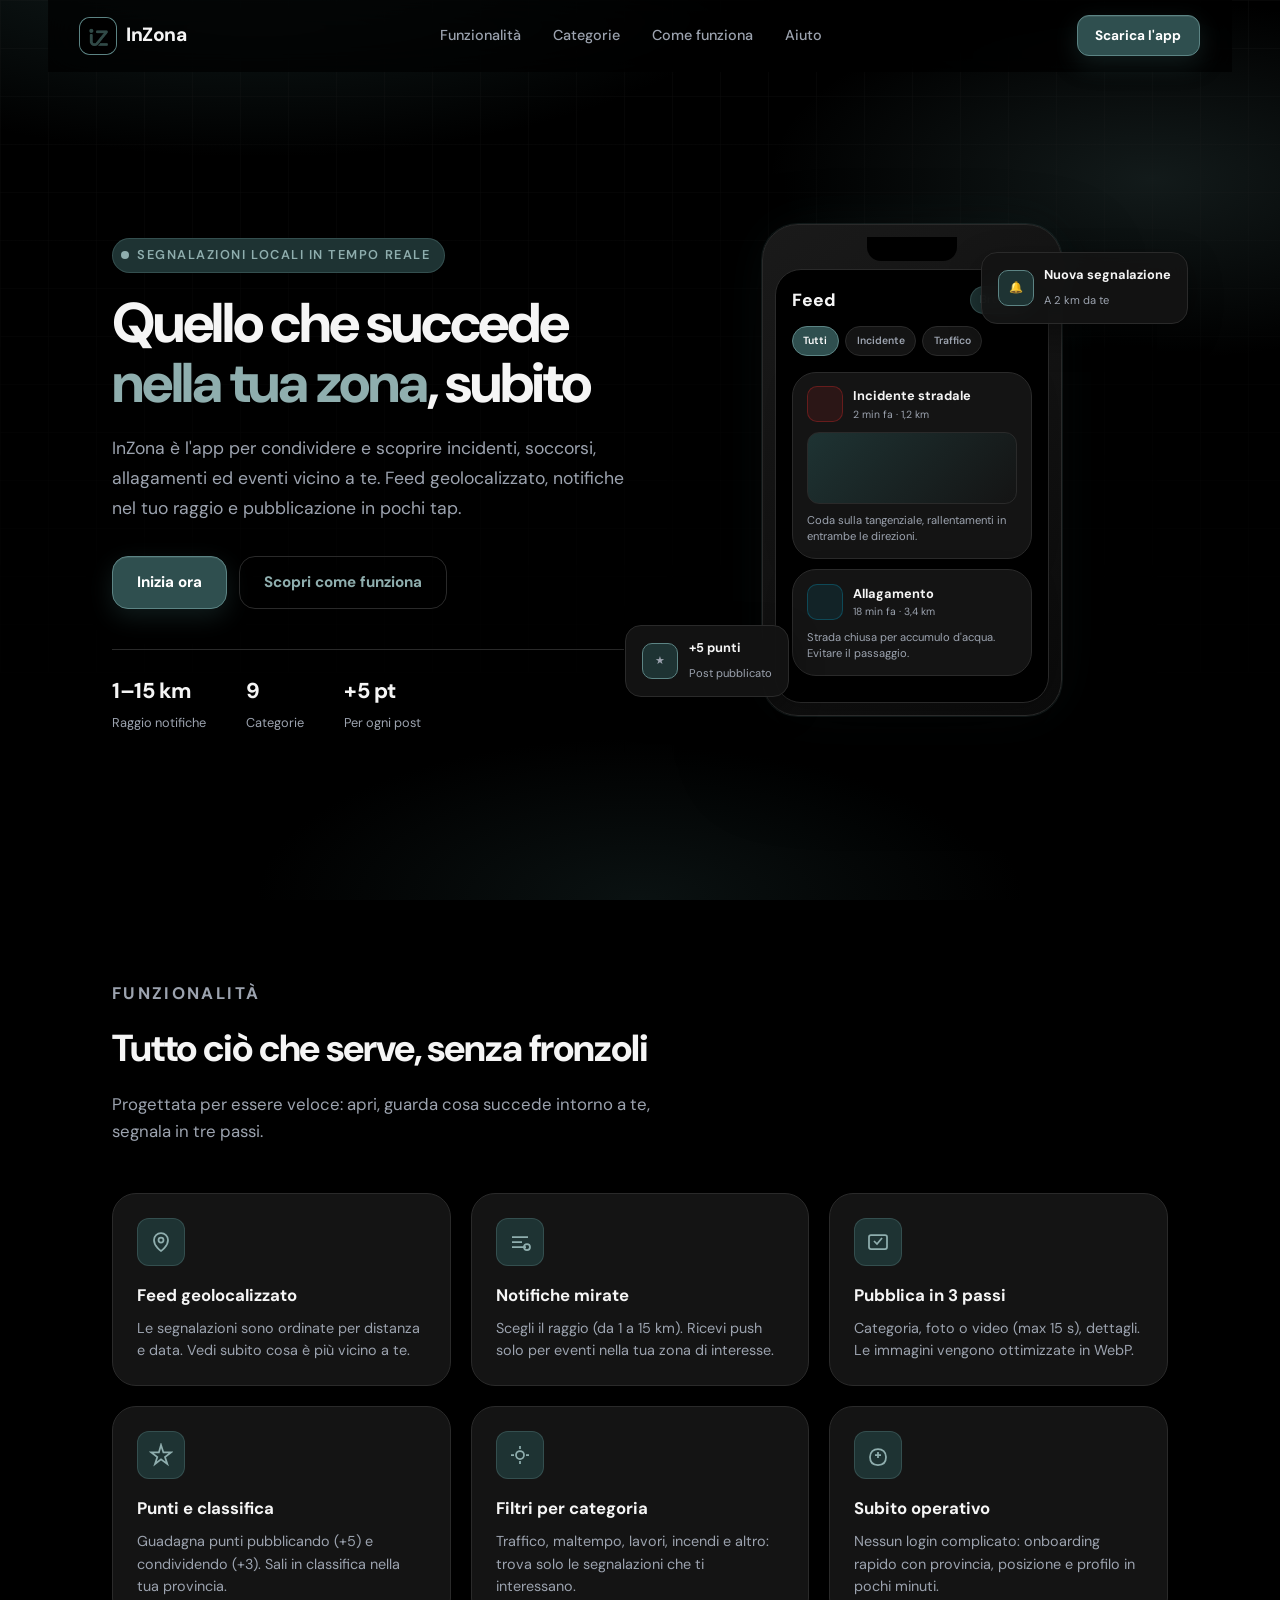
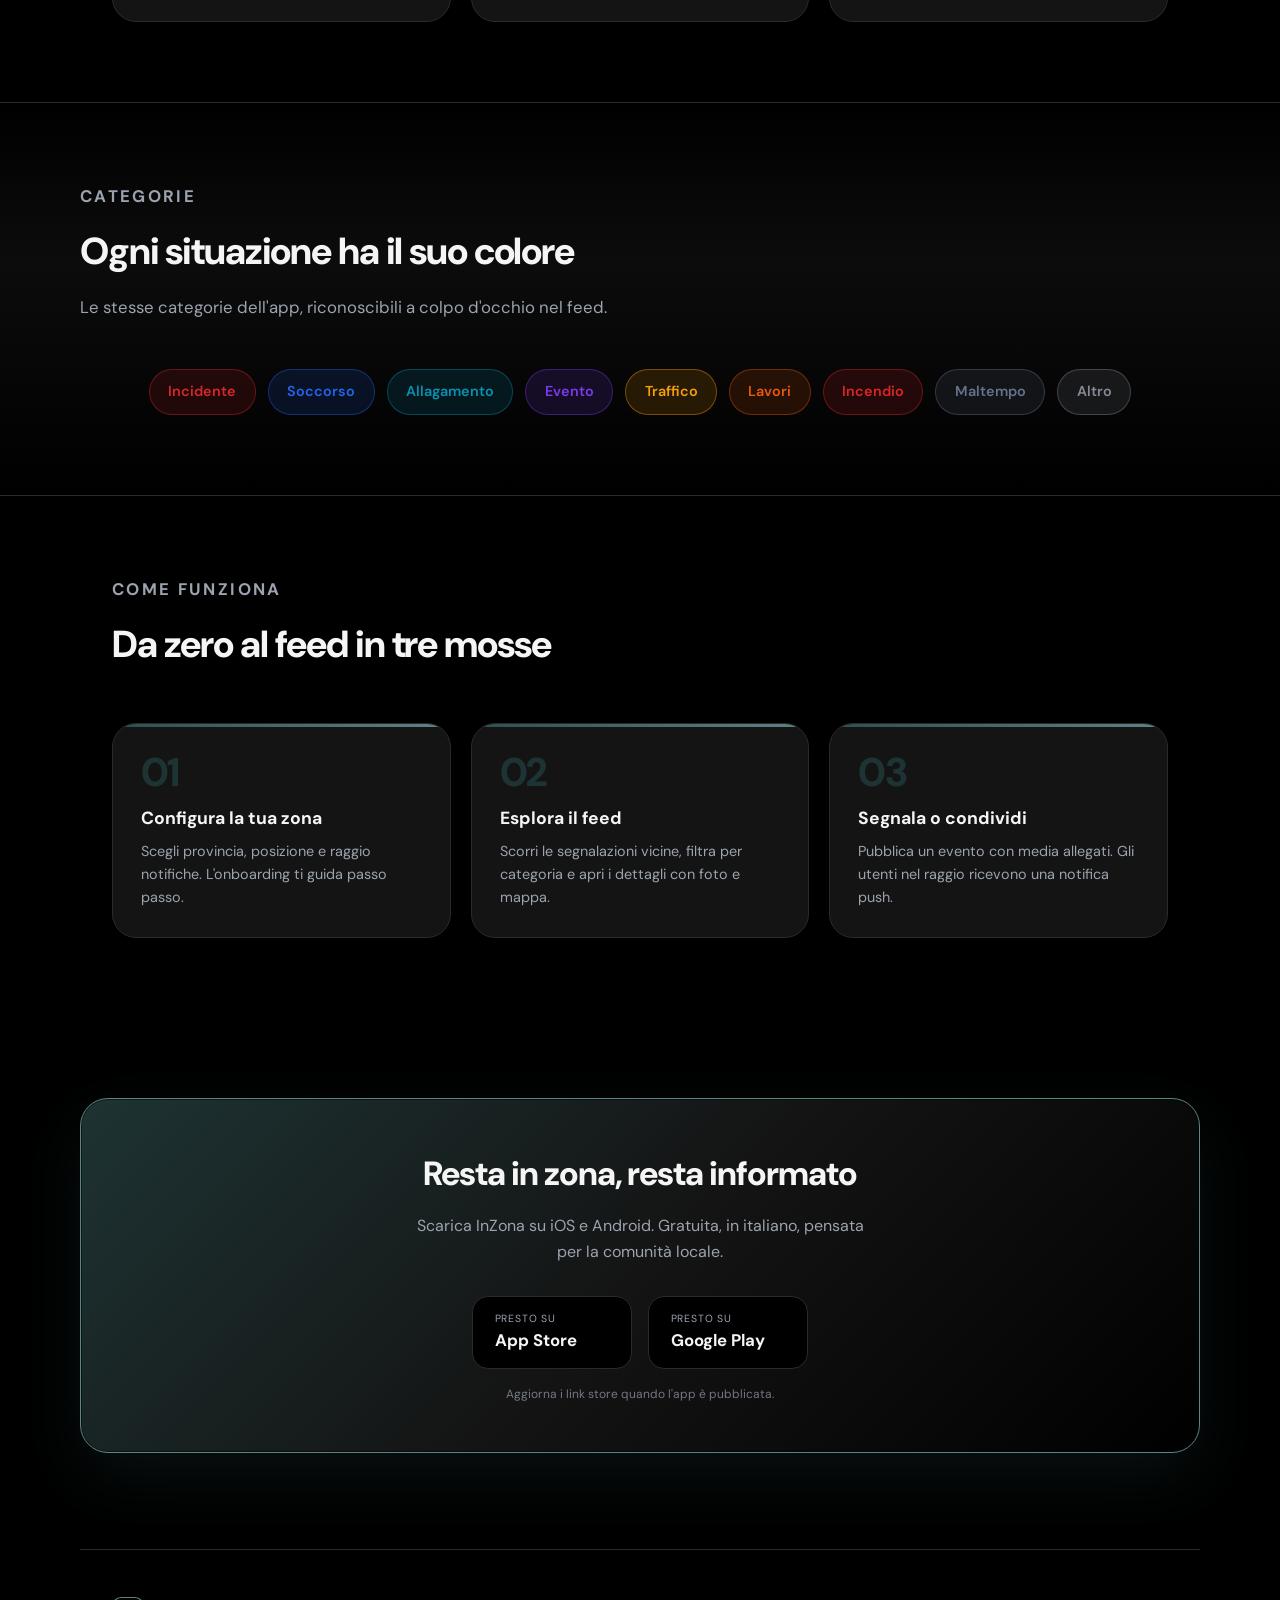
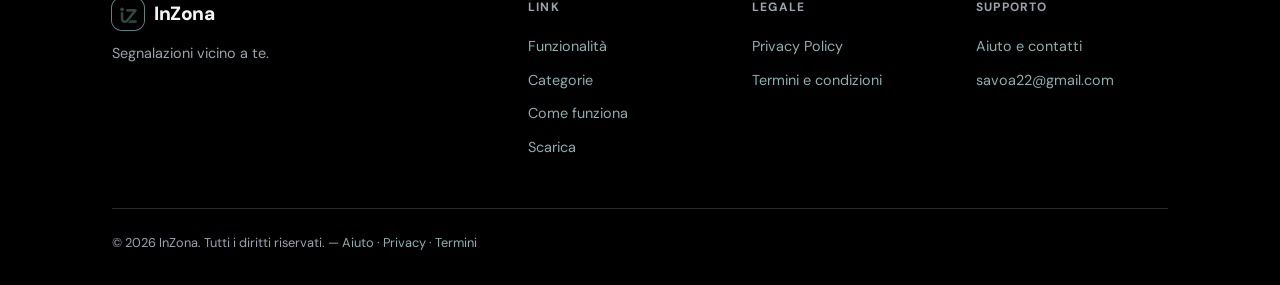
==== index.html @ 7470472e "Sync site with app repo: help page, Firebase config, and deep links. Adds help/FAQ contact form, fir" ====
<!DOCTYPE html>
<html lang="it">
  <head>
    <meta charset="UTF-8" />
    <meta name="viewport" content="width=device-width, initial-scale=1.0" />
    <meta
      name="description"
      content="InZona — segnalazioni locali vicino a te. Incidenti, soccorsi, allagamenti ed eventi nella tua zona, in tempo reale."
    />
    <meta name="theme-color" content="#000000" />
    <title>InZona — Segnalazioni vicino a te</title>
    <link rel="icon" href="assets/favicon.png" type="image/png" />
    <link rel="preconnect" href="https://fonts.googleapis.com" />
    <link rel="preconnect" href="https://fonts.gstatic.com" crossorigin />
    <link
      href="https://fonts.googleapis.com/css2?family=DM+Sans:ital,opsz,wght@0,9..40,400;0,9..40,500;0,9..40,600;0,9..40,700;0,9..40,800;1,9..40,400&display=swap"
      rel="stylesheet"
    />
    <link rel="stylesheet" href="styles.css" />
  </head>
  <body>
    <div class="bg-glow" aria-hidden="true"></div>
    <div class="bg-grid" aria-hidden="true"></div>

    <header class="site-header" id="top">
      <a class="logo" href="#top">
        <img src="assets/icon.png" alt="" width="36" height="36" />
        <span>InZona</span>
      </a>
      <nav class="nav-desktop" aria-label="Principale">
        <a href="#funzionalita">Funzionalità</a>
        <a href="#categorie">Categorie</a>
        <a href="#come-funziona">Come funziona</a>
        <a href="help.html">Aiuto</a>
      </nav>
      <a class="btn btn-sm header-cta" href="#scarica">Scarica l'app</a>
      <button type="button" class="menu-toggle" aria-label="Apri menu" aria-expanded="false" id="menu-toggle">
        <span></span><span></span><span></span>
      </button>
    </header>

    <nav class="nav-mobile" id="nav-mobile" aria-label="Menu mobile" hidden>
      <a href="#funzionalita">Funzionalità</a>
      <a href="#categorie">Categorie</a>
      <a href="#come-funziona">Come funziona</a>
      <a href="help.html">Aiuto</a>
      <a class="btn" href="#scarica">Scarica l'app</a>
    </nav>

    <main>
      <section class="hero">
        <div class="hero-copy reveal">
          <p class="eyebrow">
            <span class="pulse-dot"></span>
            Segnalazioni locali in tempo reale
          </p>
          <h1>
            Quello che succede
            <em>nella tua zona</em>, subito
          </h1>
          <p class="lead">
            InZona è l'app per condividere e scoprire incidenti, soccorsi, allagamenti ed eventi vicino a te.
            Feed geolocalizzato, notifiche nel tuo raggio e pubblicazione in pochi tap.
          </p>
          <div class="hero-actions">
            <a class="btn" href="#scarica">Inizia ora</a>
            <a class="btn btn-ghost" href="#come-funziona">Scopri come funziona</a>
          </div>
          <ul class="hero-stats">
            <li>
              <strong>1–15 km</strong>
              <span>Raggio notifiche</span>
            </li>
            <li>
              <strong>9</strong>
              <span>Categorie</span>
            </li>
            <li>
              <strong>+5 pt</strong>
              <span>Per ogni post</span>
            </li>
          </ul>
        </div>

        <div class="hero-visual reveal" style="--delay: 0.15s">
          <div class="phone">
            <div class="phone-notch"></div>
            <div class="phone-screen">
              <div class="phone-header">
                <span class="phone-title">Feed</span>
                <span class="phone-badge">Brescia</span>
              </div>
              <div class="phone-chips">
                <span class="chip active">Tutti</span>
                <span class="chip">Incidente</span>
                <span class="chip">Traffico</span>
              </div>
              <article class="feed-card" style="--cat: #d62828">
                <div class="feed-card-top">
                  <div class="feed-icon"></div>
                  <div>
                    <h3>Incidente stradale</h3>
                    <p class="feed-meta">2 min fa · 1,2 km</p>
                  </div>
                </div>
                <div class="feed-media"></div>
                <p class="feed-desc">Coda sulla tangenziale, rallentamenti in entrambe le direzioni.</p>
              </article>
              <article class="feed-card" style="--cat: #0891b2">
                <div class="feed-card-top">
                  <div class="feed-icon"></div>
                  <div>
                    <h3>Allagamento</h3>
                    <p class="feed-meta">18 min fa · 3,4 km</p>
                  </div>
                </div>
                <p class="feed-desc">Strada chiusa per accumulo d'acqua. Evitare il passaggio.</p>
              </article>
            </div>
          </div>
          <div class="float-card float-notif">
            <span class="float-icon">🔔</span>
            <div>
              <strong>Nuova segnalazione</strong>
              <span>A 2 km da te</span>
            </div>
          </div>
          <div class="float-card float-points">
            <span class="float-icon">★</span>
            <div>
              <strong>+5 punti</strong>
              <span>Post pubblicato</span>
            </div>
          </div>
        </div>
      </section>

      <section class="section" id="funzionalita">
        <div class="section-head reveal">
          <p class="section-label">Funzionalità</p>
          <h2>Tutto ciò che serve, senza fronzoli</h2>
          <p>Progettata per essere veloce: apri, guarda cosa succede intorno a te, segnala in tre passi.</p>
        </div>
        <div class="features-grid">
          <article class="feature-card reveal">
            <div class="feature-icon" aria-hidden="true">
              <svg viewBox="0 0 24 24" fill="none" stroke="currentColor" stroke-width="1.75">
                <path d="M12 21s7-4.5 7-11a7 7 0 1 0-14 0c0 6.5 7 11 7 11Z" />
                <circle cx="12" cy="10" r="2.5" />
              </svg>
            </div>
            <h3>Feed geolocalizzato</h3>
            <p>Le segnalazioni sono ordinate per distanza e data. Vedi subito cosa è più vicino a te.</p>
          </article>
          <article class="feature-card reveal" style="--delay: 0.08s">
            <div class="feature-icon" aria-hidden="true">
              <svg viewBox="0 0 24 24" fill="none" stroke="currentColor" stroke-width="1.75">
                <path d="M4 7h16M4 12h10M4 17h14" />
                <circle cx="19" cy="17" r="3" />
              </svg>
            </div>
            <h3>Notifiche mirate</h3>
            <p>Scegli il raggio (da 1 a 15 km). Ricevi push solo per eventi nella tua zona di interesse.</p>
          </article>
          <article class="feature-card reveal" style="--delay: 0.16s">
            <div class="feature-icon" aria-hidden="true">
              <svg viewBox="0 0 24 24" fill="none" stroke="currentColor" stroke-width="1.75">
                <rect x="3" y="5" width="18" height="14" rx="2" />
                <path d="M8 11l3 3 5-6" />
              </svg>
            </div>
            <h3>Pubblica in 3 passi</h3>
            <p>Categoria, foto o video (max 15 s), dettagli. Le immagini vengono ottimizzate in WebP.</p>
          </article>
          <article class="feature-card reveal" style="--delay: 0.24s">
            <div class="feature-icon" aria-hidden="true">
              <svg viewBox="0 0 24 24" fill="none" stroke="currentColor" stroke-width="1.75">
                <path d="M12 2l2.4 7.4H22l-6 4.6 2.3 7-6.3-4.6L6 21l2.3-7-6-4.6h7.6L12 2Z" />
              </svg>
            </div>
            <h3>Punti e classifica</h3>
            <p>Guadagna punti pubblicando (+5) e condividendo (+3). Sali in classifica nella tua provincia.</p>
          </article>
          <article class="feature-card reveal" style="--delay: 0.32s">
            <div class="feature-icon" aria-hidden="true">
              <svg viewBox="0 0 24 24" fill="none" stroke="currentColor" stroke-width="1.75">
                <path d="M12 3v3M12 18v3M3 12h3M18 12h3" />
                <circle cx="12" cy="12" r="4" />
              </svg>
            </div>
            <h3>Filtri per categoria</h3>
            <p>Traffico, maltempo, lavori, incendi e altro: trova solo le segnalazioni che ti interessano.</p>
          </article>
          <article class="feature-card reveal" style="--delay: 0.4s">
            <div class="feature-icon" aria-hidden="true">
              <svg viewBox="0 0 24 24" fill="none" stroke="currentColor" stroke-width="1.75">
                <path d="M12 22c5.5 0 8-3.5 8-8 0-5-3.5-8-8-8s-8 3-8 8c0 4.5 2.5 8 8 8Z" />
                <path d="M9 12h6M12 9v6" />
              </svg>
            </div>
            <h3>Subito operativo</h3>
            <p>Nessun login complicato: onboarding rapido con provincia, posizione e profilo in pochi minuti.</p>
          </article>
        </div>
      </section>

      <section class="section section-alt" id="categorie">
        <div class="section-head reveal">
          <p class="section-label">Categorie</p>
          <h2>Ogni situazione ha il suo colore</h2>
          <p>Le stesse categorie dell'app, riconoscibili a colpo d'occhio nel feed.</p>
        </div>
        <div class="categories-grid reveal">
          <span class="cat-pill" style="--c: #d62828">Incidente</span>
          <span class="cat-pill" style="--c: #2563eb">Soccorso</span>
          <span class="cat-pill" style="--c: #0891b2">Allagamento</span>
          <span class="cat-pill" style="--c: #7c3aed">Evento</span>
          <span class="cat-pill" style="--c: #f59e0b">Traffico</span>
          <span class="cat-pill" style="--c: #ea580c">Lavori</span>
          <span class="cat-pill" style="--c: #dc2626">Incendio</span>
          <span class="cat-pill" style="--c: #64748b">Maltempo</span>
          <span class="cat-pill cat-muted" style="--c: #9ca3af">Altro</span>
        </div>
      </section>

      <section class="section" id="come-funziona">
        <div class="section-head reveal">
          <p class="section-label">Come funziona</p>
          <h2>Da zero al feed in tre mosse</h2>
        </div>
        <ol class="steps">
          <li class="step reveal">
            <span class="step-num">01</span>
            <h3>Configura la tua zona</h3>
            <p>Scegli provincia, posizione e raggio notifiche. L'onboarding ti guida passo passo.</p>
          </li>
          <li class="step reveal" style="--delay: 0.1s">
            <span class="step-num">02</span>
            <h3>Esplora il feed</h3>
            <p>Scorri le segnalazioni vicine, filtra per categoria e apri i dettagli con foto e mappa.</p>
          </li>
          <li class="step reveal" style="--delay: 0.2s">
            <span class="step-num">03</span>
            <h3>Segnala o condividi</h3>
            <p>Pubblica un evento con media allegati. Gli utenti nel raggio ricevono una notifica push.</p>
          </li>
        </ol>
      </section>

      <section class="section cta-band" id="scarica">
        <div class="cta-inner reveal">
          <div class="cta-copy">
            <h2>Resta in zona, resta informato</h2>
            <p>
              Scarica InZona su iOS e Android. Gratuita, in italiano, pensata per la comunità locale.
            </p>
          </div>
          <div class="store-buttons">
            <a class="store-btn" href="#" aria-label="Scarica su App Store (presto disponibile)">
              <span class="store-label">Presto su</span>
              <strong>App Store</strong>
            </a>
            <a class="store-btn" href="#" aria-label="Scarica su Google Play (presto disponibile)">
              <span class="store-label">Presto su</span>
              <strong>Google Play</strong>
            </a>
          </div>
          <p class="cta-note">Aggiorna i link store quando l'app è pubblicata.</p>
        </div>
      </section>
    </main>

    <footer class="site-footer" id="contatti">
      <div class="footer-grid">
        <div class="footer-brand">
          <a class="logo" href="#top">
            <img src="assets/icon.png" alt="" width="32" height="32" />
            <span>InZona</span>
          </a>
          <p class="tagline">Segnalazioni vicino a te.</p>
        </div>
        <div>
          <h4>Link</h4>
          <ul>
            <li><a href="#funzionalita">Funzionalità</a></li>
            <li><a href="#categorie">Categorie</a></li>
            <li><a href="#come-funziona">Come funziona</a></li>
            <li><a href="#scarica">Scarica</a></li>
          </ul>
        </div>
        <div>
          <h4>Legale</h4>
          <ul>
            <li><a href="privacy.html">Privacy Policy</a></li>
            <li><a href="termini.html">Termini e condizioni</a></li>
          </ul>
        </div>
        <div>
          <h4>Supporto</h4>
          <ul>
            <li><a href="help.html">Aiuto e contatti</a></li>
            <li>
              <a href="mailto:savoa22@gmail.com">savoa22@gmail.com</a>
            </li>
          </ul>
        </div>
      </div>
      <p class="copyright">
        © <span id="year"></span> InZona. Tutti i diritti riservati. —
        <a href="help.html">Aiuto</a> ·
        <a href="privacy.html">Privacy</a> ·
        <a href="termini.html">Termini</a>
      </p>
    </footer>

    <script src="main.js"></script>
  </body>
</html>
---- styles.css ----
:root {
  --bg: #000000;
  --card: #141414;
  --border: #2a2a2a;
  --primary: #2f4f4f;
  --primary-dark: #1f3a3a;
  --primary-light: #8faeae;
  --primary-soft: #1e3333;
  --primary-border: #5c8484;
  --text: #f5f5f5;
  --muted: #9ca3af;
  --danger: #ef4444;
  --radius-sm: 8px;
  --radius-md: 12px;
  --radius-lg: 16px;
  --radius-xl: 24px;
  --header-h: 72px;
  --max: 1120px;
  --font: 'DM Sans', -apple-system, BlinkMacSystemFont, 'Segoe UI', Roboto, sans-serif;
}

*,
*::before,
*::after {
  box-sizing: border-box;
  margin: 0;
  padding: 0;
}

html {
  scroll-behavior: smooth;
}

@media (prefers-reduced-motion: reduce) {
  html {
    scroll-behavior: auto;
  }

  *,
  *::before,
  *::after {
    animation-duration: 0.01ms !important;
    animation-iteration-count: 1 !important;
    transition-duration: 0.01ms !important;
  }
}

body {
  font-family: var(--font);
  background: var(--bg);
  color: var(--text);
  line-height: 1.6;
  min-height: 100vh;
  overflow-x: hidden;
  -webkit-font-smoothing: antialiased;
}

a {
  color: var(--primary-light);
  text-decoration: none;
  transition: color 0.2s ease;
}

a:hover {
  color: var(--text);
}

img {
  display: block;
  max-width: 100%;
}

.bg-glow {
  position: fixed;
  inset: 0;
  pointer-events: none;
  z-index: 0;
  background:
    radial-gradient(ellipse 80% 50% at 20% -10%, rgba(47, 79, 79, 0.45), transparent 55%),
    radial-gradient(ellipse 60% 40% at 90% 20%, rgba(92, 132, 132, 0.2), transparent 50%),
    radial-gradient(ellipse 50% 30% at 50% 100%, rgba(30, 51, 51, 0.35), transparent 60%);
}

.bg-grid {
  position: fixed;
  inset: 0;
  pointer-events: none;
  z-index: 0;
  opacity: 0.35;
  background-image:
    linear-gradient(rgba(42, 42, 42, 0.5) 1px, transparent 1px),
    linear-gradient(90deg, rgba(42, 42, 42, 0.5) 1px, transparent 1px);
  background-size: 48px 48px;
  mask-image: linear-gradient(to bottom, black 0%, transparent 85%);
}

/* Header */
.site-header {
  position: fixed;
  top: 0;
  left: 0;
  right: 0;
  z-index: 100;
  height: var(--header-h);
  display: flex;
  align-items: center;
  justify-content: space-between;
  padding: 0 clamp(1rem, 4vw, 2rem);
  max-width: calc(var(--max) + 4rem);
  margin: 0 auto;
  background: rgba(0, 0, 0, 0.72);
  backdrop-filter: blur(16px);
  border-bottom: 1px solid transparent;
  transition: border-color 0.3s ease;
}

.site-header.scrolled {
  border-bottom-color: var(--border);
}

.logo {
  display: flex;
  align-items: center;
  gap: 0.65rem;
  color: var(--text);
  font-weight: 800;
  font-size: 1.2rem;
  letter-spacing: -0.03em;
}

.logo img {
  border-radius: 10px;
  box-shadow: 0 0 0 1px var(--primary-border);
}

.nav-desktop {
  display: none;
  gap: 2rem;
}

.nav-desktop a {
  font-size: 0.9rem;
  font-weight: 500;
  color: var(--muted);
}

.nav-desktop a:hover {
  color: var(--text);
}

.menu-toggle {
  display: flex;
  flex-direction: column;
  justify-content: center;
  gap: 5px;
  width: 40px;
  height: 40px;
  padding: 8px;
  background: var(--card);
  border: 1px solid var(--border);
  border-radius: var(--radius-md);
  cursor: pointer;
  color: var(--text);
}

.menu-toggle span {
  display: block;
  height: 2px;
  background: currentColor;
  border-radius: 1px;
  transition: transform 0.25s ease, opacity 0.25s ease;
}

.menu-toggle[aria-expanded='true'] span:nth-child(1) {
  transform: translateY(7px) rotate(45deg);
}

.menu-toggle[aria-expanded='true'] span:nth-child(2) {
  opacity: 0;
}

.menu-toggle[aria-expanded='true'] span:nth-child(3) {
  transform: translateY(-7px) rotate(-45deg);
}

.nav-mobile {
  position: fixed;
  top: var(--header-h);
  left: 0;
  right: 0;
  z-index: 99;
  display: flex;
  flex-direction: column;
  gap: 0.25rem;
  padding: 1rem clamp(1rem, 4vw, 2rem) 1.5rem;
  background: rgba(0, 0, 0, 0.95);
  border-bottom: 1px solid var(--border);
  backdrop-filter: blur(20px);
}

.nav-mobile[hidden] {
  display: none;
}

.nav-mobile a {
  padding: 0.75rem 0;
  font-weight: 500;
  color: var(--text);
  border-bottom: 1px solid var(--border);
}

.nav-mobile .btn {
  margin-top: 0.75rem;
  text-align: center;
}

@media (min-width: 768px) {
  .nav-desktop {
    display: flex;
  }

  .menu-toggle {
    display: none;
  }
}

/* Buttons */
.btn {
  display: inline-flex;
  align-items: center;
  justify-content: center;
  gap: 0.5rem;
  padding: 0.85rem 1.5rem;
  font-family: inherit;
  font-size: 0.95rem;
  font-weight: 700;
  color: #fff;
  background: var(--primary);
  border: 1px solid var(--primary-border);
  border-radius: var(--radius-lg);
  box-shadow:
    0 1px 0 rgba(255, 255, 255, 0.08) inset,
    0 8px 24px rgba(47, 79, 79, 0.35);
  transition:
    background 0.2s ease,
    transform 0.2s ease,
    box-shadow 0.2s ease;
}

.btn:hover {
  background: var(--primary-dark);
  color: #fff;
  transform: translateY(-1px);
  box-shadow:
    0 1px 0 rgba(255, 255, 255, 0.08) inset,
    0 12px 32px rgba(47, 79, 79, 0.45);
}

.btn-sm {
  padding: 0.55rem 1.1rem;
  font-size: 0.85rem;
  border-radius: var(--radius-md);
}

.header-cta {
  display: none;
}

@media (min-width: 768px) {
  .header-cta {
    display: inline-flex;
  }
}

.btn-ghost {
  background: transparent;
  color: var(--primary-light);
  border-color: var(--border);
  box-shadow: none;
}

.btn-ghost:hover {
  background: var(--primary-soft);
  color: var(--text);
  border-color: var(--primary-border);
  box-shadow: none;
}

/* Hero */
main {
  position: relative;
  z-index: 1;
}

.hero {
  display: grid;
  gap: 3rem;
  align-items: center;
  min-height: 100vh;
  padding: calc(var(--header-h) + 3rem) clamp(1rem, 4vw, 2rem) 4rem;
  max-width: var(--max);
  margin: 0 auto;
}

@media (min-width: 960px) {
  .hero {
    grid-template-columns: 1fr 1fr;
    gap: 2rem;
    padding-top: calc(var(--header-h) + 4rem);
  }
}

.eyebrow {
  display: inline-flex;
  align-items: center;
  gap: 0.5rem;
  font-size: 0.8rem;
  font-weight: 600;
  text-transform: uppercase;
  letter-spacing: 0.12em;
  color: var(--primary-light);
  margin-bottom: 1.25rem;
  padding: 0.4rem 0.85rem 0.4rem 0.5rem;
  background: var(--primary-soft);
  border: 1px solid rgba(92, 132, 132, 0.35);
  border-radius: 999px;
}

.pulse-dot {
  width: 8px;
  height: 8px;
  border-radius: 50%;
  background: var(--primary-light);
  box-shadow: 0 0 0 0 rgba(143, 174, 174, 0.6);
  animation: pulse 2s ease infinite;
}

@keyframes pulse {
  0%,
  100% {
    box-shadow: 0 0 0 0 rgba(143, 174, 174, 0.5);
  }
  50% {
    box-shadow: 0 0 0 8px rgba(143, 174, 174, 0);
  }
}

.hero h1 {
  font-size: clamp(2.25rem, 5.5vw, 3.5rem);
  font-weight: 800;
  line-height: 1.08;
  letter-spacing: -0.04em;
  margin-bottom: 1.25rem;
}

.hero h1 em {
  font-style: normal;
  color: var(--primary-light);
}

.lead {
  font-size: 1.1rem;
  color: var(--muted);
  max-width: 32rem;
  margin-bottom: 2rem;
  line-height: 1.7;
}

.hero-actions {
  display: flex;
  flex-wrap: wrap;
  gap: 0.75rem;
  margin-bottom: 2.5rem;
}

.hero-stats {
  list-style: none;
  display: flex;
  flex-wrap: wrap;
  gap: 1.5rem 2.5rem;
  padding-top: 1.5rem;
  border-top: 1px solid var(--border);
}

.hero-stats strong {
  display: block;
  font-size: 1.35rem;
  font-weight: 800;
  color: var(--text);
  letter-spacing: -0.02em;
}

.hero-stats span {
  font-size: 0.8rem;
  color: var(--muted);
}

/* Phone mockup */
.hero-visual {
  position: relative;
  display: flex;
  justify-content: center;
  padding: 1rem 0 3rem;
}

.phone {
  width: min(300px, 88vw);
  background: linear-gradient(145deg, #1a1a1a, #0a0a0a);
  border-radius: 36px;
  padding: 12px;
  border: 1px solid var(--border);
  box-shadow:
    0 0 0 1px rgba(92, 132, 132, 0.15),
    0 40px 80px rgba(0, 0, 0, 0.65),
    0 0 60px rgba(47, 79, 79, 0.15);
}

.phone-notch {
  width: 90px;
  height: 24px;
  background: #000;
  border-radius: 0 0 14px 14px;
  margin: 0 auto 8px;
}

.phone-screen {
  background: var(--bg);
  border-radius: 26px;
  padding: 1rem;
  min-height: 420px;
  border: 1px solid var(--border);
}

.phone-header {
  display: flex;
  justify-content: space-between;
  align-items: center;
  margin-bottom: 0.75rem;
}

.phone-title {
  font-weight: 800;
  font-size: 1.1rem;
}

.phone-badge {
  font-size: 0.7rem;
  font-weight: 600;
  padding: 0.25rem 0.6rem;
  background: var(--primary-soft);
  color: var(--primary-light);
  border: 1px solid rgba(92, 132, 132, 0.4);
  border-radius: 999px;
}

.phone-chips {
  display: flex;
  gap: 0.4rem;
  margin-bottom: 1rem;
  overflow: hidden;
}

.chip {
  flex-shrink: 0;
  font-size: 0.65rem;
  font-weight: 600;
  padding: 0.35rem 0.65rem;
  border-radius: 999px;
  background: var(--card);
  border: 1px solid var(--border);
  color: var(--muted);
}

.chip.active {
  background: var(--primary);
  border-color: var(--primary-border);
  color: #fff;
}

.feed-card {
  background: var(--card);
  border: 1px solid var(--border);
  border-radius: var(--radius-xl);
  padding: 0.85rem;
  margin-bottom: 0.65rem;
  box-shadow: 0 8px 24px rgba(0, 0, 0, 0.35);
}

.feed-card-top {
  display: flex;
  gap: 0.65rem;
  margin-bottom: 0.5rem;
}

.feed-icon {
  width: 36px;
  height: 36px;
  border-radius: 10px;
  flex-shrink: 0;
  background: color-mix(in srgb, var(--cat) 12%, transparent);
  border: 1px solid color-mix(in srgb, var(--cat) 35%, transparent);
}

.feed-card h3 {
  font-size: 0.8rem;
  font-weight: 700;
}

.feed-meta {
  font-size: 0.65rem;
  color: var(--muted);
}

.feed-media {
  height: 72px;
  border-radius: var(--radius-md);
  margin-bottom: 0.5rem;
  background: linear-gradient(135deg, var(--primary-soft), var(--card));
  border: 1px solid var(--border);
}

.feed-desc {
  font-size: 0.7rem;
  color: var(--muted);
  line-height: 1.45;
}

.float-card {
  position: absolute;
  display: flex;
  align-items: center;
  gap: 0.65rem;
  padding: 0.75rem 1rem;
  background: rgba(20, 20, 20, 0.92);
  border: 1px solid var(--border);
  border-radius: var(--radius-lg);
  backdrop-filter: blur(12px);
  box-shadow: 0 12px 32px rgba(0, 0, 0, 0.4);
  animation: float 5s ease-in-out infinite;
}

.float-card strong {
  display: block;
  font-size: 0.8rem;
}

.float-card span {
  font-size: 0.7rem;
  color: var(--muted);
}

.float-icon {
  font-size: 1.1rem;
  width: 36px;
  height: 36px;
  display: flex;
  align-items: center;
  justify-content: center;
  background: var(--primary-soft);
  border-radius: 10px;
  border: 1px solid var(--primary-border);
}

.float-notif {
  top: 8%;
  right: -4%;
  animation-delay: 0s;
}

.float-points {
  bottom: 12%;
  left: -6%;
  animation-delay: -2.5s;
}

@keyframes float {
  0%,
  100% {
    transform: translateY(0);
  }
  50% {
    transform: translateY(-8px);
  }
}

@media (max-width: 959px) {
  .float-notif {
    right: 0;
  }
  .float-points {
    left: 0;
  }
}

/* Sections */
.section {
  padding: 5rem clamp(1rem, 4vw, 2rem);
  max-width: var(--max);
  margin: 0 auto;
}

.section-alt {
  max-width: none;
  padding-left: clamp(1rem, 4vw, 2rem);
  padding-right: clamp(1rem, 4vw, 2rem);
  background: linear-gradient(180deg, transparent, rgba(20, 20, 20, 0.6) 40%, transparent);
  border-top: 1px solid var(--border);
  border-bottom: 1px solid var(--border);
}

.section-alt > * {
  max-width: var(--max);
  margin-left: auto;
  margin-right: auto;
}

.section-label {
  font-size: 0.75rem;
  font-weight: 700;
  text-transform: uppercase;
  letter-spacing: 0.14em;
  color: var(--primary-light);
  margin-bottom: 0.75rem;
}

.section-head h2 {
  font-size: clamp(1.75rem, 4vw, 2.35rem);
  font-weight: 800;
  letter-spacing: -0.03em;
  margin-bottom: 0.75rem;
}

.section-head p {
  color: var(--muted);
  max-width: 36rem;
  font-size: 1.05rem;
}

.section-head {
  margin-bottom: 3rem;
}

/* Features */
.features-grid {
  display: grid;
  gap: 1.25rem;
  grid-template-columns: 1fr;
}

@media (min-width: 600px) {
  .features-grid {
    grid-template-columns: repeat(2, 1fr);
  }
}

@media (min-width: 900px) {
  .features-grid {
    grid-template-columns: repeat(3, 1fr);
  }
}

.feature-card {
  padding: 1.5rem;
  background: var(--card);
  border: 1px solid var(--border);
  border-radius: var(--radius-xl);
  transition:
    border-color 0.25s ease,
    transform 0.25s ease,
    box-shadow 0.25s ease;
}

.feature-card:hover {
  border-color: rgba(92, 132, 132, 0.5);
  transform: translateY(-4px);
  box-shadow: 0 16px 40px rgba(0, 0, 0, 0.35);
}

.feature-icon {
  width: 48px;
  height: 48px;
  display: flex;
  align-items: center;
  justify-content: center;
  margin-bottom: 1rem;
  background: var(--primary-soft);
  border: 1px solid rgba(92, 132, 132, 0.35);
  border-radius: var(--radius-md);
  color: var(--primary-light);
}

.feature-icon svg {
  width: 24px;
  height: 24px;
}

.feature-card h3 {
  font-size: 1.05rem;
  font-weight: 700;
  margin-bottom: 0.5rem;
}

.feature-card p {
  font-size: 0.9rem;
  color: var(--muted);
  line-height: 1.55;
}

/* Categories */
.categories-grid {
  display: flex;
  flex-wrap: wrap;
  gap: 0.75rem;
  justify-content: center;
}

.cat-pill {
  font-size: 0.9rem;
  font-weight: 600;
  padding: 0.65rem 1.15rem;
  border-radius: 999px;
  color: var(--c);
  background: color-mix(in srgb, var(--c) 14%, transparent);
  border: 1px solid color-mix(in srgb, var(--c) 40%, transparent);
  transition: transform 0.2s ease, box-shadow 0.2s ease;
}

.cat-pill:hover {
  transform: scale(1.04);
  box-shadow: 0 8px 24px color-mix(in srgb, var(--c) 25%, transparent);
}

.cat-muted {
  opacity: 0.85;
}

/* Steps */
.steps {
  list-style: none;
  display: grid;
  gap: 1.5rem;
}

@media (min-width: 768px) {
  .steps {
    grid-template-columns: repeat(3, 1fr);
    gap: 1.25rem;
  }
}

.step {
  padding: 1.75rem;
  background: var(--card);
  border: 1px solid var(--border);
  border-radius: var(--radius-xl);
  position: relative;
  overflow: hidden;
}

.step::before {
  content: '';
  position: absolute;
  top: 0;
  left: 0;
  right: 0;
  height: 3px;
  background: linear-gradient(90deg, var(--primary), var(--primary-border));
}

.step-num {
  display: block;
  font-size: 2.5rem;
  font-weight: 800;
  color: var(--primary-soft);
  letter-spacing: -0.04em;
  margin-bottom: 0.75rem;
  line-height: 1;
}

.step h3 {
  font-size: 1.1rem;
  font-weight: 700;
  margin-bottom: 0.5rem;
}

.step p {
  font-size: 0.9rem;
  color: var(--muted);
}

/* CTA */
.cta-band {
  max-width: none;
  padding-bottom: 6rem;
}

.cta-inner {
  max-width: var(--max);
  margin: 0 auto;
  padding: 3rem clamp(1.5rem, 4vw, 2.5rem);
  text-align: center;
  background:
    linear-gradient(135deg, var(--primary-soft) 0%, var(--card) 50%, var(--bg) 100%);
  border: 1px solid var(--primary-border);
  border-radius: 28px;
  box-shadow:
    0 0 0 1px rgba(0, 0, 0, 0.5) inset,
    0 24px 64px rgba(47, 79, 79, 0.2);
}

.cta-inner h2 {
  font-size: clamp(1.6rem, 4vw, 2.1rem);
  font-weight: 800;
  letter-spacing: -0.03em;
  margin-bottom: 0.75rem;
}

.cta-copy p {
  color: var(--muted);
  max-width: 28rem;
  margin: 0 auto 2rem;
}

.store-buttons {
  display: flex;
  flex-wrap: wrap;
  gap: 1rem;
  justify-content: center;
  margin-bottom: 1rem;
}

.store-btn {
  display: flex;
  flex-direction: column;
  align-items: flex-start;
  min-width: 160px;
  padding: 0.85rem 1.35rem;
  background: var(--bg);
  border: 1px solid var(--border);
  border-radius: var(--radius-lg);
  color: var(--text);
  transition:
    border-color 0.2s ease,
    transform 0.2s ease;
}

.store-btn:hover {
  border-color: var(--primary-border);
  color: var(--text);
  transform: translateY(-2px);
}

.store-label {
  font-size: 0.65rem;
  text-transform: uppercase;
  letter-spacing: 0.08em;
  color: var(--muted);
}

.store-btn strong {
  font-size: 1.05rem;
  font-weight: 700;
}

.cta-note {
  font-size: 0.75rem;
  color: var(--muted);
  opacity: 0.7;
}

/* Footer */
.site-footer {
  position: relative;
  z-index: 1;
  padding: 3rem clamp(1rem, 4vw, 2rem) 2rem;
  border-top: 1px solid var(--border);
  max-width: var(--max);
  margin: 0 auto;
}

.footer-grid {
  display: grid;
  gap: 2rem;
  margin-bottom: 2.5rem;
}

@media (min-width: 600px) {
  .footer-grid {
    grid-template-columns: repeat(2, 1fr);
  }
}

@media (min-width: 900px) {
  .footer-grid {
    grid-template-columns: 2fr 1fr 1fr 1fr;
  }
}

.footer-brand .tagline {
  margin-top: 0.75rem;
  color: var(--muted);
  font-size: 0.9rem;
}

.site-footer h4 {
  font-size: 0.75rem;
  font-weight: 700;
  text-transform: uppercase;
  letter-spacing: 0.1em;
  color: var(--muted);
  margin-bottom: 1rem;
}

.site-footer ul {
  list-style: none;
}

.site-footer li {
  margin-bottom: 0.5rem;
}

.site-footer li a {
  font-size: 0.9rem;
}

.copyright {
  font-size: 0.8rem;
  color: var(--muted);
  padding-top: 1.5rem;
  border-top: 1px solid var(--border);
}

/* Reveal animation */
.reveal {
  opacity: 0;
  transform: translateY(24px);
  transition:
    opacity 0.7s cubic-bezier(0.22, 1, 0.36, 1),
    transform 0.7s cubic-bezier(0.22, 1, 0.36, 1);
  transition-delay: var(--delay, 0s);
}

.reveal.visible {
  opacity: 1;
  transform: translateY(0);
}

/* Legal pages */
.legal-body .bg-grid {
  display: none;
}

.legal-header {
  max-width: none;
}

.legal-main {
  position: relative;
  z-index: 1;
  padding: calc(var(--header-h) + 2.5rem) clamp(1rem, 4vw, 2rem) 4rem;
}

.legal-doc {
  max-width: 720px;
  margin: 0 auto;
}

.legal-doc-head {
  margin-bottom: 2.5rem;
  padding-bottom: 2rem;
  border-bottom: 1px solid var(--border);
}

.legal-doc-head h1 {
  font-size: clamp(1.85rem, 4vw, 2.5rem);
  font-weight: 800;
  letter-spacing: -0.03em;
  margin-bottom: 0.75rem;
}

.legal-updated {
  font-size: 0.9rem;
  color: var(--muted);
}

.legal-doc h2 {
  font-size: 1.2rem;
  font-weight: 700;
  margin: 2.25rem 0 0.85rem;
  color: var(--text);
  letter-spacing: -0.02em;
}

.legal-doc h3 {
  font-size: 1rem;
  font-weight: 600;
  margin: 1.5rem 0 0.65rem;
  color: var(--primary-light);
}

.legal-doc p,
.legal-doc li {
  font-size: 0.95rem;
  color: var(--muted);
  line-height: 1.75;
}

.legal-doc p {
  margin-bottom: 1rem;
}

.legal-doc p strong,
.legal-doc li strong {
  color: var(--text);
  font-weight: 600;
}

.legal-doc ul {
  margin: 0 0 1.25rem 1.25rem;
  padding: 0;
}

.legal-doc li {
  margin-bottom: 0.45rem;
}

.legal-doc a {
  color: var(--primary-light);
  text-decoration: underline;
  text-underline-offset: 3px;
}

.legal-doc a:hover {
  color: var(--text);
}

.legal-table-wrap {
  overflow-x: auto;
  margin: 1.25rem 0 1.5rem;
  border: 1px solid var(--border);
  border-radius: var(--radius-lg);
}

.legal-table {
  width: 100%;
  border-collapse: collapse;
  font-size: 0.85rem;
}

.legal-table th,
.legal-table td {
  padding: 0.85rem 1rem;
  text-align: left;
  border-bottom: 1px solid var(--border);
  color: var(--muted);
  line-height: 1.5;
  vertical-align: top;
}

.legal-table th {
  background: var(--card);
  color: var(--text);
  font-weight: 600;
}

.legal-table tr:last-child td {
  border-bottom: none;
}

.legal-nav-bottom {
  display: flex;
  flex-wrap: wrap;
  justify-content: space-between;
  gap: 1rem;
  margin-top: 3rem;
  padding-top: 2rem;
  border-top: 1px solid var(--border);
}

.legal-nav-bottom a {
  font-weight: 600;
  font-size: 0.9rem;
  text-decoration: none;
}

.legal-footer {
  max-width: none;
  text-align: center;
  padding-top: 2rem;
}

.legal-footer .copyright a {
  color: var(--muted);
}

.legal-footer .copyright a:hover {
  color: var(--primary-light);
}

/* Help & contact form */
.help-main .help-faq {
  margin-bottom: 3rem;
}

.help-contact h2 {
  margin-top: 0;
}

.contact-card {
  margin: 1.5rem 0 2rem;
  padding: 1.25rem 1.35rem;
  border-radius: var(--radius-xl);
  border: 1px solid var(--border);
  background: var(--card);
}

.contact-card-head {
  display: flex;
  align-items: center;
  gap: 1rem;
}

.contact-card-icon {
  width: 3rem;
  height: 3rem;
  border-radius: var(--radius-md);
  display: flex;
  align-items: center;
  justify-content: center;
  font-size: 1.35rem;
  background: var(--primary-soft);
  border: 1px solid var(--primary-border);
}

.contact-card-label {
  font-size: 0.85rem;
  color: var(--muted);
  margin-bottom: 0.15rem;
}

.contact-card-email {
  font-size: 1.1rem;
  font-weight: 700;
  color: var(--primary-light);
  text-decoration: none;
}

.contact-card-email:hover {
  color: var(--text);
}

.contact-card-note {
  margin: 1rem 0 0;
  font-size: 0.9rem;
  color: var(--muted);
}

.contact-form {
  display: grid;
  gap: 1.15rem;
}

.form-field label {
  display: block;
  font-size: 0.9rem;
  font-weight: 600;
  color: var(--text);
  margin-bottom: 0.45rem;
}

.form-field input,
.form-field textarea {
  width: 100%;
  font: inherit;
  font-size: 1rem;
  color: var(--text);
  background: var(--card);
  border: 1px solid var(--border);
  border-radius: var(--radius-lg);
  padding: 0.85rem 1rem;
  transition: border-color 0.2s ease, box-shadow 0.2s ease;
}

.form-field input::placeholder,
.form-field textarea::placeholder {
  color: #6b7280;
}

.form-field input:focus,
.form-field textarea:focus {
  outline: none;
  border-color: var(--primary-border);
  box-shadow: 0 0 0 3px rgba(47, 79, 79, 0.35);
}

.form-field textarea {
  resize: vertical;
  min-height: 8rem;
  line-height: 1.55;
}

.contact-submit {
  justify-self: start;
  margin-top: 0.25rem;
  min-width: 12rem;
}

.contact-submit:disabled {
  opacity: 0.65;
  cursor: not-allowed;
}

.form-message {
  font-size: 0.92rem;
  line-height: 1.5;
  padding: 0.85rem 1rem;
  border-radius: var(--radius-md);
}

.form-message.hidden {
  display: none;
}

.form-message-error {
  color: #fecaca;
  background: rgba(239, 68, 68, 0.12);
  border: 1px solid rgba(239, 68, 68, 0.35);
}

.form-message-success {
  color: #bbf7d0;
  background: rgba(34, 197, 94, 0.1);
  border: 1px solid rgba(34, 197, 94, 0.35);
}
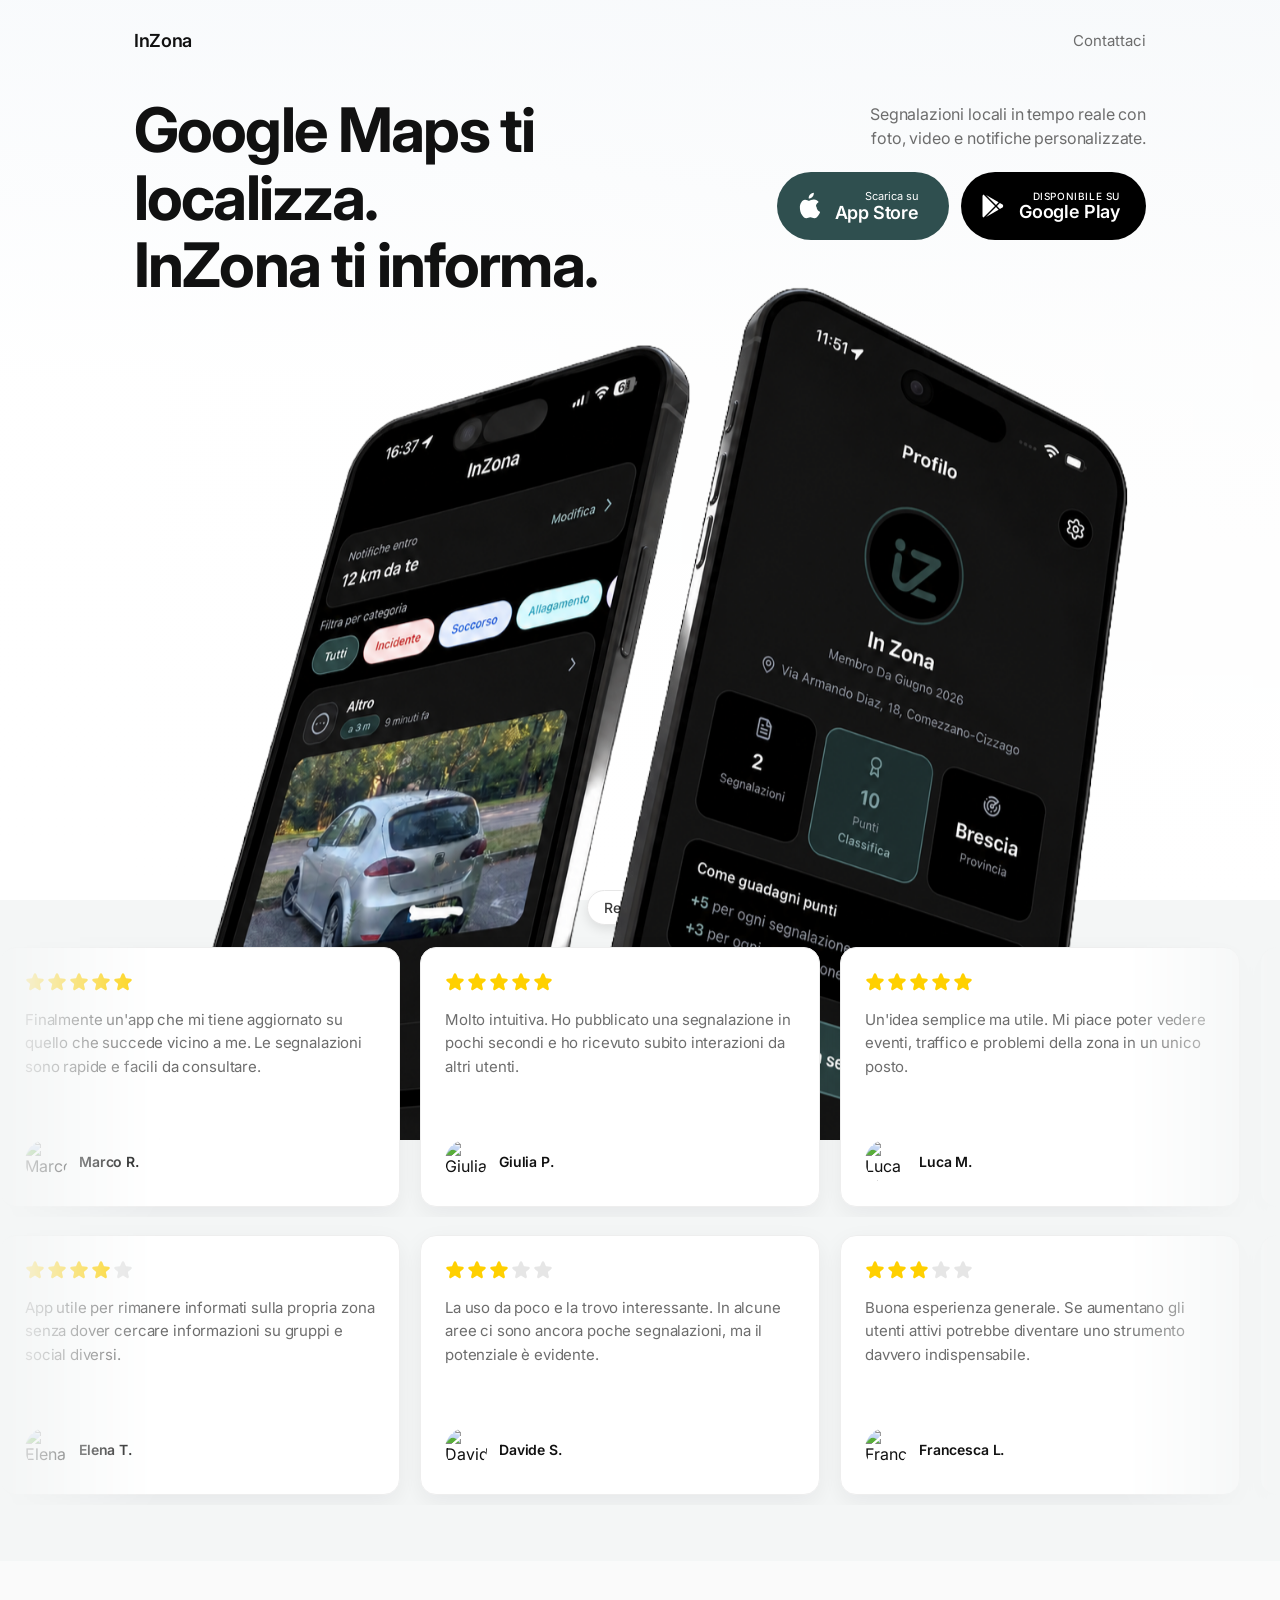
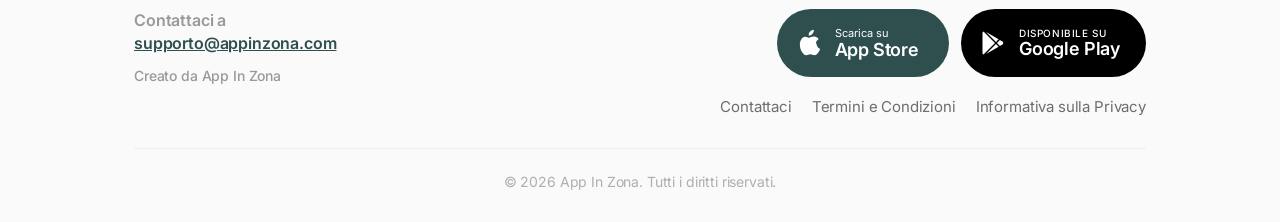
==== commit 28c60b95: "Aggiungi nuovo sito web con landing page e pagine legali. Co-authored-by: Cursor <cursoragent@cursor" ====
--- a/index.html
+++ b/index.html
@@ -1,318 +1,728 @@
 <!DOCTYPE html>
 <html lang="it">
-  <head>
-    <meta charset="UTF-8" />
-    <meta name="viewport" content="width=device-width, initial-scale=1.0" />
-    <meta
-      name="description"
-      content="InZona — segnalazioni locali vicino a te. Incidenti, soccorsi, allagamenti ed eventi nella tua zona, in tempo reale."
-    />
-    <meta name="theme-color" content="#000000" />
-    <title>InZona — Segnalazioni vicino a te</title>
-    <link rel="icon" href="assets/favicon.png" type="image/png" />
-    <link rel="preconnect" href="https://fonts.googleapis.com" />
-    <link rel="preconnect" href="https://fonts.gstatic.com" crossorigin />
-    <link
-      href="https://fonts.googleapis.com/css2?family=DM+Sans:ital,opsz,wght@0,9..40,400;0,9..40,500;0,9..40,600;0,9..40,700;0,9..40,800;1,9..40,400&display=swap"
-      rel="stylesheet"
-    />
-    <link rel="stylesheet" href="styles.css" />
-  </head>
-  <body>
-    <div class="bg-glow" aria-hidden="true"></div>
-    <div class="bg-grid" aria-hidden="true"></div>
-
-    <header class="site-header" id="top">
-      <a class="logo" href="#top">
-        <img src="assets/icon.png" alt="" width="36" height="36" />
-        <span>InZona</span>
-      </a>
-      <nav class="nav-desktop" aria-label="Principale">
-        <a href="#funzionalita">Funzionalità</a>
-        <a href="#categorie">Categorie</a>
-        <a href="#come-funziona">Come funziona</a>
-        <a href="help.html">Aiuto</a>
+<head>
+  <meta charset="UTF-8">
+  <meta name="viewport" content="width=device-width, initial-scale=1.0">
+  <title>InZona — Google Maps ti localizza. InZona ti informa.</title>
+  <meta name="description" content="Segnalazioni locali in tempo reale con foto, video e notifiche personalizzate. Scopri cosa succede nella tua zona con InZona.">
+  <meta name="keywords" content="InZona, segnalazioni locali, notifiche zona, app segnalazioni, eventi locali, traffico, incidenti, allagamenti, community locale, app italiana, informazioni quartiere, alert vicinanze, segnalazioni foto video, App In Zona">
+  <meta name="robots" content="index, follow">
+  <meta name="author" content="App In Zona">
+  <meta name="theme-color" content="#2F4F4F">
+
+  <link rel="preconnect" href="https://fonts.googleapis.com">
+  <link rel="preconnect" href="https://fonts.gstatic.com" crossorigin>
+  <link href="https://fonts.googleapis.com/css2?family=Inter:wght@400;500;600;700;800&display=swap" rel="stylesheet">
+
+  <!-- Open Graph / Facebook -->
+  <meta property="og:type" content="website">
+  <meta property="og:url" content="https://appinzona.com/">
+  <meta property="og:locale" content="it_IT">
+  <meta property="og:site_name" content="InZona">
+  <meta property="og:title" content="InZona — Google Maps ti localizza. InZona ti informa.">
+  <meta property="og:description" content="Segnalazioni locali in tempo reale con foto, video e notifiche personalizzate. Scopri cosa succede nella tua zona con InZona.">
+  <meta property="og:image" content="https://appinzona.com/hero-mockup.png">
+  <meta property="og:image:width" content="1232">
+  <meta property="og:image:height" content="1277">
+  <meta property="og:image:alt" content="Anteprima app InZona su smartphone">
+
+  <!-- X (Twitter) -->
+  <meta name="twitter:card" content="summary_large_image">
+  <meta name="twitter:url" content="https://appinzona.com/">
+  <meta name="twitter:title" content="InZona — Google Maps ti localizza. InZona ti informa.">
+  <meta name="twitter:description" content="Segnalazioni locali in tempo reale con foto, video e notifiche personalizzate. Scopri cosa succede nella tua zona con InZona.">
+  <meta name="twitter:image" content="https://appinzona.com/hero-mockup.png">
+  <meta name="twitter:image:alt" content="Anteprima app InZona su smartphone">
+
+  <!-- Icone -->
+  <link rel="icon" type="image/png" sizes="32x32" href="favicon-32x32.png">
+  <link rel="icon" type="image/png" sizes="16x16" href="favicon-16x16.png">
+  <link rel="apple-touch-icon" sizes="180x180" href="apple-touch-icon.png">
+  <link rel="icon" type="image/png" sizes="192x192" href="android-chrome-192x192.png">
+  <link rel="icon" type="image/png" sizes="512x512" href="android-chrome-512x512.png">
+  <link rel="stylesheet" href="style.css">
+</head>
+<body>
+  <div class="page-bg" aria-hidden="true"></div>
+  <div class="page-content">
+  <nav class="nav-desktop" data-framer-name="Desktop">
+    <nav class="nav-container" data-framer-name="Container">
+      <div class="nav-top" data-framer-name="Top">
+        <a class="nav-logo" href="./" data-framer-name="Default" aria-current="page">
+          <p>InZona</p>
+        </a>
+      </div>
+
+      <button
+        class="nav-toggle"
+        type="button"
+        aria-label="Apri menu"
+        aria-expanded="false"
+        aria-controls="nav-menu"
+      >
+        <span class="nav-toggle__bar"></span>
+      </button>
+
+      <nav class="nav-links" id="nav-menu" data-framer-name="Links">
+        <a
+          class="nav-link"
+          href="mailto:supporto@appinzona.com"
+          rel="noopener"
+          data-framer-name="Default"
+        >
+          Contattaci
+        </a>
       </nav>
-      <a class="btn btn-sm header-cta" href="#scarica">Scarica l'app</a>
-      <button type="button" class="menu-toggle" aria-label="Apri menu" aria-expanded="false" id="menu-toggle">
-        <span></span><span></span><span></span>
-      </button>
-    </header>
-
-    <nav class="nav-mobile" id="nav-mobile" aria-label="Menu mobile" hidden>
-      <a href="#funzionalita">Funzionalità</a>
-      <a href="#categorie">Categorie</a>
-      <a href="#come-funziona">Come funziona</a>
-      <a href="help.html">Aiuto</a>
-      <a class="btn" href="#scarica">Scarica l'app</a>
     </nav>
-
-    <main>
-      <section class="hero">
-        <div class="hero-copy reveal">
-          <p class="eyebrow">
-            <span class="pulse-dot"></span>
-            Segnalazioni locali in tempo reale
+  </nav>
+
+  <div class="hero-container" data-framer-name="Container">
+    <div class="hero-top">
+      <header class="hero-heading" data-framer-name="Heading">
+        <h1>
+          <span class="hero-line">Google Maps ti</span>
+          <span class="hero-line">localizza.</span>
+          <span class="hero-line">InZona ti informa.</span>
+        </h1>
+       
+      </header>
+
+      <div class="hero-meta">
+        <div class="hero-description" data-framer-name="Description">
+          <p>
+            Segnalazioni locali in tempo reale con foto, video e notifiche personalizzate.
           </p>
-          <h1>
-            Quello che succede
-            <em>nella tua zona</em>, subito
-          </h1>
-          <p class="lead">
-            InZona è l'app per condividere e scoprire incidenti, soccorsi, allagamenti ed eventi vicino a te.
-            Feed geolocalizzato, notifiche nel tuo raggio e pubblicazione in pochi tap.
-          </p>
+
           <div class="hero-actions">
-            <a class="btn" href="#scarica">Inizia ora</a>
-            <a class="btn btn-ghost" href="#come-funziona">Scopri come funziona</a>
-          </div>
-          <ul class="hero-stats">
-            <li>
-              <strong>1–15 km</strong>
-              <span>Raggio notifiche</span>
-            </li>
-            <li>
-              <strong>9</strong>
-              <span>Categorie</span>
-            </li>
-            <li>
-              <strong>+5 pt</strong>
-              <span>Per ogni post</span>
-            </li>
-          </ul>
-        </div>
-
-        <div class="hero-visual reveal" style="--delay: 0.15s">
-          <div class="phone">
-            <div class="phone-notch"></div>
-            <div class="phone-screen">
-              <div class="phone-header">
-                <span class="phone-title">Feed</span>
-                <span class="phone-badge">Brescia</span>
-              </div>
-              <div class="phone-chips">
-                <span class="chip active">Tutti</span>
-                <span class="chip">Incidente</span>
-                <span class="chip">Traffico</span>
-              </div>
-              <article class="feed-card" style="--cat: #d62828">
-                <div class="feed-card-top">
-                  <div class="feed-icon"></div>
-                  <div>
-                    <h3>Incidente stradale</h3>
-                    <p class="feed-meta">2 min fa · 1,2 km</p>
-                  </div>
-                </div>
-                <div class="feed-media"></div>
-                <p class="feed-desc">Coda sulla tangenziale, rallentamenti in entrambe le direzioni.</p>
-              </article>
-              <article class="feed-card" style="--cat: #0891b2">
-                <div class="feed-card-top">
-                  <div class="feed-icon"></div>
-                  <div>
-                    <h3>Allagamento</h3>
-                    <p class="feed-meta">18 min fa · 3,4 km</p>
-                  </div>
-                </div>
-                <p class="feed-desc">Strada chiusa per accumulo d'acqua. Evitare il passaggio.</p>
-              </article>
-            </div>
-          </div>
-          <div class="float-card float-notif">
-            <span class="float-icon">🔔</span>
-            <div>
-              <strong>Nuova segnalazione</strong>
-              <span>A 2 km da te</span>
-            </div>
-          </div>
-          <div class="float-card float-points">
-            <span class="float-icon">★</span>
-            <div>
-              <strong>+5 punti</strong>
-              <span>Post pubblicato</span>
-            </div>
-          </div>
-        </div>
-      </section>
-
-      <section class="section" id="funzionalita">
-        <div class="section-head reveal">
-          <p class="section-label">Funzionalità</p>
-          <h2>Tutto ciò che serve, senza fronzoli</h2>
-          <p>Progettata per essere veloce: apri, guarda cosa succede intorno a te, segnala in tre passi.</p>
-        </div>
-        <div class="features-grid">
-          <article class="feature-card reveal">
-            <div class="feature-icon" aria-hidden="true">
-              <svg viewBox="0 0 24 24" fill="none" stroke="currentColor" stroke-width="1.75">
-                <path d="M12 21s7-4.5 7-11a7 7 0 1 0-14 0c0 6.5 7 11 7 11Z" />
-                <circle cx="12" cy="10" r="2.5" />
+            <a
+              class="store-btn store-btn--apple"
+              data-framer-name="Primary / Touch Device"
+              href="https://apps.apple.com/app/skimap-offline-ski-resorts/id6755932390"
+              target="_blank"
+              rel="noopener"
+              aria-label="Scarica su App Store"
+            >
+              <svg class="store-btn__icon" viewBox="0 0 384 512" aria-hidden="true">
+                <path fill="currentColor" d="M318.7 268.7c-.2-36.7 16.4-64.4 50-84.8-18.8-26.9-47.2-41.7-84.7-44.6-35.5-2.8-74.3 20.7-88.5 20.7-15 0-49.4-19.7-76.4-19.7C63.3 141.2 25 223.8 25 272.7c0 38.7 7.2 110.9 45.6 157.9 17.9 24.2 41.5 51.4 71.5 50.8 29.4-.5 40.5-19.1 74.4-19.1 33.8 0 43.8 19.1 74.4 18.8 30.9-.3 52.7-26.8 71.3-51 23.1-32.5 32.5-64 33-65.5-2.9-1.3-64.5-24.7-65.1-98.1zM256.3 85.9c16.3-19.7 27.3-47.1 24.3-74.4-23.6 1-52.2 15.7-69.1 35.5-15.1 17.4-28.3 45.2-24.8 71.9 26.2 2 53.3-13.7 69.6-33.1z"/>
               </svg>
-            </div>
-            <h3>Feed geolocalizzato</h3>
-            <p>Le segnalazioni sono ordinate per distanza e data. Vedi subito cosa è più vicino a te.</p>
-          </article>
-          <article class="feature-card reveal" style="--delay: 0.08s">
-            <div class="feature-icon" aria-hidden="true">
-              <svg viewBox="0 0 24 24" fill="none" stroke="currentColor" stroke-width="1.75">
-                <path d="M4 7h16M4 12h10M4 17h14" />
-                <circle cx="19" cy="17" r="3" />
+              <span class="store-btn__copy">
+                <span class="store-btn__small">Scarica su</span>
+                <span class="store-btn__large">App Store</span>
+              </span>
+            </a>
+
+            <a
+              class="store-btn store-btn--google"
+              data-framer-name="Button"
+              href="https://play.google.com/store/apps/details?id=com.thestolenspot.skimap"
+              target="_blank"
+              rel="noopener"
+              aria-label="Scaricala su Google Play"
+            >
+              <svg class="store-btn__icon" viewBox="0 0 24 24" aria-hidden="true">
+                <path fill="currentColor" d="M3,20.5V3.5C3,2.91 3.34,2.39 3.84,2.15L13.69,12L3.84,21.85C3.34,21.6 3,21.09 3,20.5Z"/>
+                <path fill="currentColor" d="M16.81,15.12L6.05,21.34L14.54,12.85L16.81,15.12Z"/>
+                <path fill="currentColor" d="M20.16,10.81C20.5,11.08 20.75,11.5 20.75,12C20.75,12.5 20.53,12.9 20.18,13.18L17.89,14.5L15.39,12L17.89,9.5L20.16,10.81Z"/>
+                <path fill="currentColor" d="M6.05,2.66L16.81,8.88L14.54,11.15L6.05,2.66Z"/>
               </svg>
-            </div>
-            <h3>Notifiche mirate</h3>
-            <p>Scegli il raggio (da 1 a 15 km). Ricevi push solo per eventi nella tua zona di interesse.</p>
-          </article>
-          <article class="feature-card reveal" style="--delay: 0.16s">
-            <div class="feature-icon" aria-hidden="true">
-              <svg viewBox="0 0 24 24" fill="none" stroke="currentColor" stroke-width="1.75">
-                <rect x="3" y="5" width="18" height="14" rx="2" />
-                <path d="M8 11l3 3 5-6" />
-              </svg>
-            </div>
-            <h3>Pubblica in 3 passi</h3>
-            <p>Categoria, foto o video (max 15 s), dettagli. Le immagini vengono ottimizzate in WebP.</p>
-          </article>
-          <article class="feature-card reveal" style="--delay: 0.24s">
-            <div class="feature-icon" aria-hidden="true">
-              <svg viewBox="0 0 24 24" fill="none" stroke="currentColor" stroke-width="1.75">
-                <path d="M12 2l2.4 7.4H22l-6 4.6 2.3 7-6.3-4.6L6 21l2.3-7-6-4.6h7.6L12 2Z" />
-              </svg>
-            </div>
-            <h3>Punti e classifica</h3>
-            <p>Guadagna punti pubblicando (+5) e condividendo (+3). Sali in classifica nella tua provincia.</p>
-          </article>
-          <article class="feature-card reveal" style="--delay: 0.32s">
-            <div class="feature-icon" aria-hidden="true">
-              <svg viewBox="0 0 24 24" fill="none" stroke="currentColor" stroke-width="1.75">
-                <path d="M12 3v3M12 18v3M3 12h3M18 12h3" />
-                <circle cx="12" cy="12" r="4" />
-              </svg>
-            </div>
-            <h3>Filtri per categoria</h3>
-            <p>Traffico, maltempo, lavori, incendi e altro: trova solo le segnalazioni che ti interessano.</p>
-          </article>
-          <article class="feature-card reveal" style="--delay: 0.4s">
-            <div class="feature-icon" aria-hidden="true">
-              <svg viewBox="0 0 24 24" fill="none" stroke="currentColor" stroke-width="1.75">
-                <path d="M12 22c5.5 0 8-3.5 8-8 0-5-3.5-8-8-8s-8 3-8 8c0 4.5 2.5 8 8 8Z" />
-                <path d="M9 12h6M12 9v6" />
-              </svg>
-            </div>
-            <h3>Subito operativo</h3>
-            <p>Nessun login complicato: onboarding rapido con provincia, posizione e profilo in pochi minuti.</p>
-          </article>
-        </div>
-      </section>
-
-      <section class="section section-alt" id="categorie">
-        <div class="section-head reveal">
-          <p class="section-label">Categorie</p>
-          <h2>Ogni situazione ha il suo colore</h2>
-          <p>Le stesse categorie dell'app, riconoscibili a colpo d'occhio nel feed.</p>
-        </div>
-        <div class="categories-grid reveal">
-          <span class="cat-pill" style="--c: #d62828">Incidente</span>
-          <span class="cat-pill" style="--c: #2563eb">Soccorso</span>
-          <span class="cat-pill" style="--c: #0891b2">Allagamento</span>
-          <span class="cat-pill" style="--c: #7c3aed">Evento</span>
-          <span class="cat-pill" style="--c: #f59e0b">Traffico</span>
-          <span class="cat-pill" style="--c: #ea580c">Lavori</span>
-          <span class="cat-pill" style="--c: #dc2626">Incendio</span>
-          <span class="cat-pill" style="--c: #64748b">Maltempo</span>
-          <span class="cat-pill cat-muted" style="--c: #9ca3af">Altro</span>
-        </div>
-      </section>
-
-      <section class="section" id="come-funziona">
-        <div class="section-head reveal">
-          <p class="section-label">Come funziona</p>
-          <h2>Da zero al feed in tre mosse</h2>
-        </div>
-        <ol class="steps">
-          <li class="step reveal">
-            <span class="step-num">01</span>
-            <h3>Configura la tua zona</h3>
-            <p>Scegli provincia, posizione e raggio notifiche. L'onboarding ti guida passo passo.</p>
-          </li>
-          <li class="step reveal" style="--delay: 0.1s">
-            <span class="step-num">02</span>
-            <h3>Esplora il feed</h3>
-            <p>Scorri le segnalazioni vicine, filtra per categoria e apri i dettagli con foto e mappa.</p>
-          </li>
-          <li class="step reveal" style="--delay: 0.2s">
-            <span class="step-num">03</span>
-            <h3>Segnala o condividi</h3>
-            <p>Pubblica un evento con media allegati. Gli utenti nel raggio ricevono una notifica push.</p>
-          </li>
-        </ol>
-      </section>
-
-      <section class="section cta-band" id="scarica">
-        <div class="cta-inner reveal">
-          <div class="cta-copy">
-            <h2>Resta in zona, resta informato</h2>
-            <p>
-              Scarica InZona su iOS e Android. Gratuita, in italiano, pensata per la comunità locale.
-            </p>
-          </div>
-          <div class="store-buttons">
-            <a class="store-btn" href="#" aria-label="Scarica su App Store (presto disponibile)">
-              <span class="store-label">Presto su</span>
-              <strong>App Store</strong>
+              <span class="store-btn__copy">
+                <span class="store-btn__small">DISPONIBILE SU</span>
+                <span class="store-btn__large">Google Play</span>
+              </span>
             </a>
-            <a class="store-btn" href="#" aria-label="Scarica su Google Play (presto disponibile)">
-              <span class="store-label">Presto su</span>
-              <strong>Google Play</strong>
-            </a>
-          </div>
-          <p class="cta-note">Aggiorna i link store quando l'app è pubblicata.</p>
-        </div>
-      </section>
-    </main>
-
-    <footer class="site-footer" id="contatti">
-      <div class="footer-grid">
-        <div class="footer-brand">
-          <a class="logo" href="#top">
-            <img src="assets/icon.png" alt="" width="32" height="32" />
-            <span>InZona</span>
-          </a>
-          <p class="tagline">Segnalazioni vicino a te.</p>
-        </div>
-        <div>
-          <h4>Link</h4>
-          <ul>
-            <li><a href="#funzionalita">Funzionalità</a></li>
-            <li><a href="#categorie">Categorie</a></li>
-            <li><a href="#come-funziona">Come funziona</a></li>
-            <li><a href="#scarica">Scarica</a></li>
-          </ul>
-        </div>
-        <div>
-          <h4>Legale</h4>
-          <ul>
-            <li><a href="privacy.html">Privacy Policy</a></li>
-            <li><a href="termini.html">Termini e condizioni</a></li>
-          </ul>
-        </div>
-        <div>
-          <h4>Supporto</h4>
-          <ul>
-            <li><a href="help.html">Aiuto e contatti</a></li>
-            <li>
-              <a href="mailto:savoa22@gmail.com">savoa22@gmail.com</a>
-            </li>
-          </ul>
+          </div>
         </div>
       </div>
-      <p class="copyright">
-        © <span id="year"></span> InZona. Tutti i diritti riservati. —
-        <a href="help.html">Aiuto</a> ·
-        <a href="privacy.html">Privacy</a> ·
-        <a href="termini.html">Termini</a>
-      </p>
-    </footer>
-
-    <script src="main.js"></script>
-  </body>
-</html>
+    </div>
+
+    <div class="hero-visual" data-border="true" data-framer-name="Hero Visual">
+      <div class="hero-visual-wrap" data-framer-name="Main Wrap">
+        <div class="hero-mockup" data-framer-name="Mockup">
+          <img
+            decoding="auto"
+            width="1232"
+            height="1277"
+            src="./hero-mockup.png"
+            alt="Anteprima app InZona"
+          >
+        </div>
+      </div>
+    </div>
+  </div>
+
+  <svg xmlns="http://www.w3.org/2000/svg" style="display: none;" aria-hidden="true">
+    <symbol id="star-icon" viewBox="0 0 256 256">
+      <path d="M234.29,114.85l-45,38.83L203,211.75a16.4,16.4,0,0,1-24.5,17.82L128,198.49,77.47,229.57A16.4,16.4,0,0,1,53,211.75l13.76-58.07-45-38.83A16.46,16.46,0,0,1,31.08,86l59-4.76,22.76-55.08a16.36,16.36,0,0,1,30.27,0l22.75,55.08,59,4.76a16.46,16.46,0,0,1,9.37,28.86Z"></path>
+    </symbol>
+  </svg>
+
+  <section class="review-section" id="testimonial" data-framer-name="Review Section">
+    <div class="review-container" data-framer-name="Container">
+      <header class="review-header" data-framer-name="Center">
+        <span class="review-tag" data-framer-name="Tag">Recensioni</span>
+      </header>
+    </div>
+
+    <div class="review-ticker" data-framer-name="Ticker">
+      <div class="review-track">
+        <article class="testimonial-card">
+          <div>
+            <div class="testimonial-stars" aria-label="5 stelle">
+              <svg><use href="#star-icon"></use></svg>
+              <svg><use href="#star-icon"></use></svg>
+              <svg><use href="#star-icon"></use></svg>
+              <svg><use href="#star-icon"></use></svg>
+              <svg><use href="#star-icon"></use></svg>
+            </div>
+            <p class="testimonial-text">Finalmente un'app che mi tiene aggiornato su quello che succede vicino a me. Le segnalazioni sono rapide e facili da consultare.</p>
+          </div>
+          <div class="testimonial-profile">
+            <img class="testimonial-avatar" src="https://images.unsplash.com/photo-1507003211169-0a1dd7228f2d?w=84&h=84&fit=crop&crop=face" alt="Marco R.">
+            <div>
+              <p class="testimonial-name">Marco R.</p>
+            </div>
+          </div>
+        </article>
+
+        <article class="testimonial-card">
+          <div>
+            <div class="testimonial-stars" aria-label="5 stelle">
+              <svg><use href="#star-icon"></use></svg>
+              <svg><use href="#star-icon"></use></svg>
+              <svg><use href="#star-icon"></use></svg>
+              <svg><use href="#star-icon"></use></svg>
+              <svg><use href="#star-icon"></use></svg>
+            </div>
+            <p class="testimonial-text">Molto intuitiva. Ho pubblicato una segnalazione in pochi secondi e ho ricevuto subito interazioni da altri utenti.</p>
+          </div>
+          <div class="testimonial-profile">
+            <img class="testimonial-avatar" src="https://images.unsplash.com/photo-1494790108377-be9c29b29330?w=84&h=84&fit=crop&crop=face" alt="Giulia P.">
+            <div>
+              <p class="testimonial-name">Giulia P.</p>
+            </div>
+          </div>
+        </article>
+
+        <article class="testimonial-card">
+          <div>
+            <div class="testimonial-stars" aria-label="5 stelle">
+              <svg><use href="#star-icon"></use></svg>
+              <svg><use href="#star-icon"></use></svg>
+              <svg><use href="#star-icon"></use></svg>
+              <svg><use href="#star-icon"></use></svg>
+              <svg><use href="#star-icon"></use></svg>
+            </div>
+            <p class="testimonial-text">Un'idea semplice ma utile. Mi piace poter vedere eventi, traffico e problemi della zona in un unico posto.</p>
+          </div>
+          <div class="testimonial-profile">
+            <img class="testimonial-avatar" src="https://images.unsplash.com/photo-1500648767791-00dcc994a43e?w=84&h=84&fit=crop&crop=face" alt="Luca M.">
+            <div>
+              <p class="testimonial-name">Luca M.</p>
+            </div>
+          </div>
+        </article>
+
+        <article class="testimonial-card">
+          <div>
+            <div class="testimonial-stars" aria-label="4 stelle">
+              <svg><use href="#star-icon"></use></svg>
+              <svg><use href="#star-icon"></use></svg>
+              <svg><use href="#star-icon"></use></svg>
+              <svg><use href="#star-icon"></use></svg>
+              <svg class="star-empty"><use href="#star-icon"></use></svg>
+            </div>
+            <p class="testimonial-text">Le notifiche nel raggio personalizzato sono davvero comode. Aspetto solo che la community cresca ancora.</p>
+          </div>
+          <div class="testimonial-profile">
+            <img class="testimonial-avatar" src="https://images.unsplash.com/photo-1438761681033-6461ffad8d80?w=84&h=84&fit=crop&crop=face" alt="Sara C.">
+            <div>
+              <p class="testimonial-name">Sara C.</p>
+            </div>
+          </div>
+        </article>
+
+        <article class="testimonial-card">
+          <div>
+            <div class="testimonial-stars" aria-label="4 stelle">
+              <svg><use href="#star-icon"></use></svg>
+              <svg><use href="#star-icon"></use></svg>
+              <svg><use href="#star-icon"></use></svg>
+              <svg><use href="#star-icon"></use></svg>
+              <svg class="star-empty"><use href="#star-icon"></use></svg>
+            </div>
+            <p class="testimonial-text">Interfaccia pulita e facile da usare. Le segnalazioni con foto aiutano a capire subito la situazione.</p>
+          </div>
+          <div class="testimonial-profile">
+            <img class="testimonial-avatar" src="https://images.unsplash.com/photo-1472099645785-5658abf4ff4e?w=84&h=84&fit=crop&crop=face" alt="Andrea F.">
+            <div>
+              <p class="testimonial-name">Andrea F.</p>
+            </div>
+          </div>
+        </article>
+
+        <article class="testimonial-card" aria-hidden="true">
+          <div>
+            <div class="testimonial-stars" aria-hidden="true">
+              <svg><use href="#star-icon"></use></svg>
+              <svg><use href="#star-icon"></use></svg>
+              <svg><use href="#star-icon"></use></svg>
+              <svg><use href="#star-icon"></use></svg>
+              <svg><use href="#star-icon"></use></svg>
+            </div>
+            <p class="testimonial-text">Finalmente un'app che mi tiene aggiornato su quello che succede vicino a me. Le segnalazioni sono rapide e facili da consultare.</p>
+          </div>
+          <div class="testimonial-profile">
+            <img class="testimonial-avatar" src="https://images.unsplash.com/photo-1507003211169-0a1dd7228f2d?w=84&h=84&fit=crop&crop=face" alt="Marco R.">
+            <div>
+              <p class="testimonial-name">Marco R.</p>
+            </div>
+          </div>
+        </article>
+
+        <article class="testimonial-card" aria-hidden="true">
+          <div>
+            <div class="testimonial-stars" aria-hidden="true">
+              <svg><use href="#star-icon"></use></svg>
+              <svg><use href="#star-icon"></use></svg>
+              <svg><use href="#star-icon"></use></svg>
+              <svg><use href="#star-icon"></use></svg>
+              <svg><use href="#star-icon"></use></svg>
+            </div>
+            <p class="testimonial-text">Molto intuitiva. Ho pubblicato una segnalazione in pochi secondi e ho ricevuto subito interazioni da altri utenti.</p>
+          </div>
+          <div class="testimonial-profile">
+            <img class="testimonial-avatar" src="https://images.unsplash.com/photo-1494790108377-be9c29b29330?w=84&h=84&fit=crop&crop=face" alt="Giulia P.">
+            <div>
+              <p class="testimonial-name">Giulia P.</p>
+            </div>
+          </div>
+        </article>
+
+        <article class="testimonial-card" aria-hidden="true">
+          <div>
+            <div class="testimonial-stars" aria-hidden="true">
+              <svg><use href="#star-icon"></use></svg>
+              <svg><use href="#star-icon"></use></svg>
+              <svg><use href="#star-icon"></use></svg>
+              <svg><use href="#star-icon"></use></svg>
+              <svg><use href="#star-icon"></use></svg>
+            </div>
+            <p class="testimonial-text">Un'idea semplice ma utile. Mi piace poter vedere eventi, traffico e problemi della zona in un unico posto.</p>
+          </div>
+          <div class="testimonial-profile">
+            <img class="testimonial-avatar" src="https://images.unsplash.com/photo-1500648767791-00dcc994a43e?w=84&h=84&fit=crop&crop=face" alt="Luca M.">
+            <div>
+              <p class="testimonial-name">Luca M.</p>
+            </div>
+          </div>
+        </article>
+
+        <article class="testimonial-card" aria-hidden="true">
+          <div>
+            <div class="testimonial-stars" aria-hidden="true">
+              <svg><use href="#star-icon"></use></svg>
+              <svg><use href="#star-icon"></use></svg>
+              <svg><use href="#star-icon"></use></svg>
+              <svg><use href="#star-icon"></use></svg>
+              <svg class="star-empty"><use href="#star-icon"></use></svg>
+            </div>
+            <p class="testimonial-text">Le notifiche nel raggio personalizzato sono davvero comode. Aspetto solo che la community cresca ancora.</p>
+          </div>
+          <div class="testimonial-profile">
+            <img class="testimonial-avatar" src="https://images.unsplash.com/photo-1438761681033-6461ffad8d80?w=84&h=84&fit=crop&crop=face" alt="Sara C.">
+            <div>
+              <p class="testimonial-name">Sara C.</p>
+            </div>
+          </div>
+        </article>
+
+        <article class="testimonial-card" aria-hidden="true">
+          <div>
+            <div class="testimonial-stars" aria-hidden="true">
+              <svg><use href="#star-icon"></use></svg>
+              <svg><use href="#star-icon"></use></svg>
+              <svg><use href="#star-icon"></use></svg>
+              <svg><use href="#star-icon"></use></svg>
+              <svg class="star-empty"><use href="#star-icon"></use></svg>
+            </div>
+            <p class="testimonial-text">Interfaccia pulita e facile da usare. Le segnalazioni con foto aiutano a capire subito la situazione.</p>
+          </div>
+          <div class="testimonial-profile">
+            <img class="testimonial-avatar" src="https://images.unsplash.com/photo-1472099645785-5658abf4ff4e?w=84&h=84&fit=crop&crop=face" alt="Andrea F.">
+            <div>
+              <p class="testimonial-name">Andrea F.</p>
+            </div>
+          </div>
+        </article>
+      </div>
+    </div>
+
+    <div class="review-ticker review-ticker--reverse" data-framer-name="Ticker">
+      <div class="review-track">
+        <article class="testimonial-card">
+          <div>
+            <div class="testimonial-stars" aria-label="4 stelle">
+              <svg><use href="#star-icon"></use></svg>
+              <svg><use href="#star-icon"></use></svg>
+              <svg><use href="#star-icon"></use></svg>
+              <svg><use href="#star-icon"></use></svg>
+              <svg class="star-empty"><use href="#star-icon"></use></svg>
+            </div>
+            <p class="testimonial-text">App utile per rimanere informati sulla propria zona senza dover cercare informazioni su gruppi e social diversi.</p>
+          </div>
+          <div class="testimonial-profile">
+            <img class="testimonial-avatar" src="https://images.unsplash.com/photo-1544005313-94ddf0286df2?w=84&h=84&fit=crop&crop=face" alt="Elena T.">
+            <div>
+              <p class="testimonial-name">Elena T.</p>
+            </div>
+          </div>
+        </article>
+
+        <article class="testimonial-card">
+          <div>
+            <div class="testimonial-stars" aria-label="3 stelle">
+              <svg><use href="#star-icon"></use></svg>
+              <svg><use href="#star-icon"></use></svg>
+              <svg><use href="#star-icon"></use></svg>
+              <svg class="star-empty"><use href="#star-icon"></use></svg>
+              <svg class="star-empty"><use href="#star-icon"></use></svg>
+            </div>
+            <p class="testimonial-text">La uso da poco e la trovo interessante. In alcune aree ci sono ancora poche segnalazioni, ma il potenziale è evidente.</p>
+          </div>
+          <div class="testimonial-profile">
+            <img class="testimonial-avatar" src="https://images.unsplash.com/photo-1519345182560-3f2917c472ef?w=84&h=84&fit=crop&crop=face" alt="Davide S.">
+            <div>
+              <p class="testimonial-name">Davide S.</p>
+            </div>
+          </div>
+        </article>
+
+        <article class="testimonial-card">
+          <div>
+            <div class="testimonial-stars" aria-label="3 stelle">
+              <svg><use href="#star-icon"></use></svg>
+              <svg><use href="#star-icon"></use></svg>
+              <svg><use href="#star-icon"></use></svg>
+              <svg class="star-empty"><use href="#star-icon"></use></svg>
+              <svg class="star-empty"><use href="#star-icon"></use></svg>
+            </div>
+            <p class="testimonial-text">Buona esperienza generale. Se aumentano gli utenti attivi potrebbe diventare uno strumento davvero indispensabile.</p>
+          </div>
+          <div class="testimonial-profile">
+            <img class="testimonial-avatar" src="https://images.unsplash.com/photo-1534528741775-53994a69daeb?w=84&h=84&fit=crop&crop=face" alt="Francesca L.">
+            <div>
+              <p class="testimonial-name">Francesca L.</p>
+            </div>
+          </div>
+        </article>
+
+        <article class="testimonial-card">
+          <div>
+            <div class="testimonial-stars" aria-label="3 stelle">
+              <svg><use href="#star-icon"></use></svg>
+              <svg><use href="#star-icon"></use></svg>
+              <svg><use href="#star-icon"></use></svg>
+              <svg class="star-empty"><use href="#star-icon"></use></svg>
+              <svg class="star-empty"><use href="#star-icon"></use></svg>
+            </div>
+            <p class="testimonial-text">Funziona bene e la pubblicazione delle segnalazioni è veloce. Sto aspettando che vengano aggiunti ancora più contenuti locali.</p>
+          </div>
+          <div class="testimonial-profile">
+            <img class="testimonial-avatar" src="https://images.unsplash.com/photo-1506794778202-cad84cf45f1d?w=84&h=84&fit=crop&crop=face" alt="Matteo B.">
+            <div>
+              <p class="testimonial-name">Matteo B.</p>
+            </div>
+          </div>
+        </article>
+
+        <article class="testimonial-card">
+          <div>
+            <div class="testimonial-stars" aria-label="3 stelle">
+              <svg><use href="#star-icon"></use></svg>
+              <svg><use href="#star-icon"></use></svg>
+              <svg><use href="#star-icon"></use></svg>
+              <svg class="star-empty"><use href="#star-icon"></use></svg>
+              <svg class="star-empty"><use href="#star-icon"></use></svg>
+            </div>
+            <p class="testimonial-text">Applicazione semplice e utile per ricevere aggiornamenti nelle vicinanze. La seguirò nei prossimi sviluppi.</p>
+          </div>
+          <div class="testimonial-profile">
+            <img class="testimonial-avatar" src="https://images.unsplash.com/photo-1487412720507-e7ab37603c6f?w=84&h=84&fit=crop&crop=face" alt="Chiara V.">
+            <div>
+              <p class="testimonial-name">Chiara V.</p>
+            </div>
+          </div>
+        </article>
+
+        <article class="testimonial-card" aria-hidden="true">
+          <div>
+            <div class="testimonial-stars" aria-hidden="true">
+              <svg><use href="#star-icon"></use></svg>
+              <svg><use href="#star-icon"></use></svg>
+              <svg><use href="#star-icon"></use></svg>
+              <svg><use href="#star-icon"></use></svg>
+              <svg class="star-empty"><use href="#star-icon"></use></svg>
+            </div>
+            <p class="testimonial-text">App utile per rimanere informati sulla propria zona senza dover cercare informazioni su gruppi e social diversi.</p>
+          </div>
+          <div class="testimonial-profile">
+            <img class="testimonial-avatar" src="https://images.unsplash.com/photo-1544005313-94ddf0286df2?w=84&h=84&fit=crop&crop=face" alt="Elena T.">
+            <div>
+              <p class="testimonial-name">Elena T.</p>
+            </div>
+          </div>
+        </article>
+
+        <article class="testimonial-card" aria-hidden="true">
+          <div>
+            <div class="testimonial-stars" aria-hidden="true">
+              <svg><use href="#star-icon"></use></svg>
+              <svg><use href="#star-icon"></use></svg>
+              <svg><use href="#star-icon"></use></svg>
+              <svg class="star-empty"><use href="#star-icon"></use></svg>
+              <svg class="star-empty"><use href="#star-icon"></use></svg>
+            </div>
+            <p class="testimonial-text">La uso da poco e la trovo interessante. In alcune aree ci sono ancora poche segnalazioni, ma il potenziale è evidente.</p>
+          </div>
+          <div class="testimonial-profile">
+            <img class="testimonial-avatar" src="https://images.unsplash.com/photo-1519345182560-3f2917c472ef?w=84&h=84&fit=crop&crop=face" alt="Davide S.">
+            <div>
+              <p class="testimonial-name">Davide S.</p>
+            </div>
+          </div>
+        </article>
+
+        <article class="testimonial-card" aria-hidden="true">
+          <div>
+            <div class="testimonial-stars" aria-hidden="true">
+              <svg><use href="#star-icon"></use></svg>
+              <svg><use href="#star-icon"></use></svg>
+              <svg><use href="#star-icon"></use></svg>
+              <svg class="star-empty"><use href="#star-icon"></use></svg>
+              <svg class="star-empty"><use href="#star-icon"></use></svg>
+            </div>
+            <p class="testimonial-text">Buona esperienza generale. Se aumentano gli utenti attivi potrebbe diventare uno strumento davvero indispensabile.</p>
+          </div>
+          <div class="testimonial-profile">
+            <img class="testimonial-avatar" src="https://images.unsplash.com/photo-1534528741775-53994a69daeb?w=84&h=84&fit=crop&crop=face" alt="Francesca L.">
+            <div>
+              <p class="testimonial-name">Francesca L.</p>
+            </div>
+          </div>
+        </article>
+
+        <article class="testimonial-card" aria-hidden="true">
+          <div>
+            <div class="testimonial-stars" aria-hidden="true">
+              <svg><use href="#star-icon"></use></svg>
+              <svg><use href="#star-icon"></use></svg>
+              <svg><use href="#star-icon"></use></svg>
+              <svg class="star-empty"><use href="#star-icon"></use></svg>
+              <svg class="star-empty"><use href="#star-icon"></use></svg>
+            </div>
+            <p class="testimonial-text">Funziona bene e la pubblicazione delle segnalazioni è veloce. Sto aspettando che vengano aggiunti ancora più contenuti locali.</p>
+          </div>
+          <div class="testimonial-profile">
+            <img class="testimonial-avatar" src="https://images.unsplash.com/photo-1506794778202-cad84cf45f1d?w=84&h=84&fit=crop&crop=face" alt="Matteo B.">
+            <div>
+              <p class="testimonial-name">Matteo B.</p>
+            </div>
+          </div>
+        </article>
+
+        <article class="testimonial-card" aria-hidden="true">
+          <div>
+            <div class="testimonial-stars" aria-hidden="true">
+              <svg><use href="#star-icon"></use></svg>
+              <svg><use href="#star-icon"></use></svg>
+              <svg><use href="#star-icon"></use></svg>
+              <svg class="star-empty"><use href="#star-icon"></use></svg>
+              <svg class="star-empty"><use href="#star-icon"></use></svg>
+            </div>
+            <p class="testimonial-text">Applicazione semplice e utile per ricevere aggiornamenti nelle vicinanze. La seguirò nei prossimi sviluppi.</p>
+          </div>
+          <div class="testimonial-profile">
+            <img class="testimonial-avatar" src="https://images.unsplash.com/photo-1487412720507-e7ab37603c6f?w=84&h=84&fit=crop&crop=face" alt="Chiara V.">
+            <div>
+              <p class="testimonial-name">Chiara V.</p>
+            </div>
+          </div>
+        </article>
+      </div>
+    </div>
+  </section>
+
+  <footer class="site-footer" data-framer-name="Tablet">
+    <div class="footer-container" data-framer-name="Container">
+      <div class="footer-top">
+        <div class="footer-contact" data-framer-name="Contact">
+          <div data-framer-name="Contact">
+            <h4>Contattaci a</h4>
+            <h4>
+              <a href="mailto:supporto@appinzona.com" target="_blank" rel="noopener">supporto@appinzona.com</a>
+            </h4>
+          </div>
+          <p class="footer-credit">Creato da App In Zona</p>
+        </div>
+
+        <div class="footer-nav-list" data-framer-name="Nav List">
+          <div class="footer-store-badges" data-framer-name="Nav">
+            <a
+              class="store-btn store-btn--apple"
+              href="https://apps.apple.com/app/skimap-offline-ski-resorts/id6755932390"
+              target="_blank"
+              rel="noopener"
+              aria-label="Scarica su App Store"
+            >
+              <svg class="store-btn__icon" viewBox="0 0 384 512" aria-hidden="true">
+                <path fill="currentColor" d="M318.7 268.7c-.2-36.7 16.4-64.4 50-84.8-18.8-26.9-47.2-41.7-84.7-44.6-35.5-2.8-74.3 20.7-88.5 20.7-15 0-49.4-19.7-76.4-19.7C63.3 141.2 25 223.8 25 272.7c0 38.7 7.2 110.9 45.6 157.9 17.9 24.2 41.5 51.4 71.5 50.8 29.4-.5 40.5-19.1 74.4-19.1 33.8 0 43.8 19.1 74.4 18.8 30.9-.3 52.7-26.8 71.3-51 23.1-32.5 32.5-64 33-65.5-2.9-1.3-64.5-24.7-65.1-98.1zM256.3 85.9c16.3-19.7 27.3-47.1 24.3-74.4-23.6 1-52.2 15.7-69.1 35.5-15.1 17.4-28.3 45.2-24.8 71.9 26.2 2 53.3-13.7 69.6-33.1z"/>
+              </svg>
+              <span class="store-btn__copy">
+                <span class="store-btn__small">Scarica su</span>
+                <span class="store-btn__large">App Store</span>
+              </span>
+            </a>
+            <a
+              class="store-btn store-btn--google"
+              href="https://play.google.com/store/apps/details?id=com.thestolenspot.skimap"
+              target="_blank"
+              rel="noopener"
+              aria-label="Scaricala su Google Play"
+            >
+              <svg class="store-btn__icon" viewBox="0 0 24 24" aria-hidden="true">
+                <path fill="currentColor" d="M3,20.5V3.5C3,2.91 3.34,2.39 3.84,2.15L13.69,12L3.84,21.85C3.34,21.6 3,21.09 3,20.5Z"/>
+                <path fill="currentColor" d="M16.81,15.12L6.05,21.34L14.54,12.85L16.81,15.12Z"/>
+                <path fill="currentColor" d="M20.16,10.81C20.5,11.08 20.75,11.5 20.75,12C20.75,12.5 20.53,12.9 20.18,13.18L17.89,14.5L15.39,12L17.89,9.5L20.16,10.81Z"/>
+                <path fill="currentColor" d="M6.05,2.66L16.81,8.88L14.54,11.15L6.05,2.66Z"/>
+              </svg>
+              <span class="store-btn__copy">
+                <span class="store-btn__small">DISPONIBILE SU</span>
+                <span class="store-btn__large">Google Play</span>
+              </span>
+            </a>
+          </div>
+
+          <nav class="footer-links" data-framer-name="Nav">
+            <a href="mailto:supporto@appinzona.com" rel="noopener">Contattaci</a>
+            <a href="./termini-e-condizioni.html">Termini e Condizioni</a>
+            <a href="./privacy-policy.html">Informativa sulla Privacy</a>
+          </nav>
+        </div>
+      </div>
+
+      <div class="footer-divider" data-framer-name="Divider"></div>
+
+      <p class="footer-copyright">© 2026 App In Zona. Tutti i diritti riservati.</p>
+    </div>
+  </footer>
+  </div>
+
+  <script>
+    (function () {
+      var nav = document.querySelector(".nav-desktop");
+      var toggle = document.querySelector(".nav-toggle");
+      var menu = document.getElementById("nav-menu");
+
+      if (!nav || !toggle || !menu) return;
+
+      function setOpen(open) {
+        nav.classList.toggle("nav-open", open);
+        toggle.setAttribute("aria-expanded", open ? "true" : "false");
+        toggle.setAttribute("aria-label", open ? "Chiudi menu" : "Apri menu");
+      }
+
+      toggle.addEventListener("click", function () {
+        setOpen(!nav.classList.contains("nav-open"));
+      });
+
+      menu.querySelectorAll("a").forEach(function (link) {
+        link.addEventListener("click", function () {
+          setOpen(false);
+        });
+      });
+
+      document.addEventListener("click", function (event) {
+        if (!nav.contains(event.target)) {
+          setOpen(false);
+        }
+      });
+
+      document.addEventListener("keydown", function (event) {
+        if (event.key === "Escape") {
+          setOpen(false);
+        }
+      });
+    })();
+
+    (function () {
+      var heroVisual = document.querySelector(".hero-visual");
+      var heroWrap = document.querySelector(".hero-visual-wrap");
+
+      if (!heroVisual || !heroWrap) return;
+      if (window.matchMedia("(prefers-reduced-motion: reduce)").matches) return;
+
+      var ticking = false;
+      var mobileQuery = window.matchMedia("(max-width: 900px)");
+
+      function clamp(value, min, max) {
+        return Math.min(max, Math.max(min, value));
+      }
+
+      function getMaxShift(heroHeight) {
+        return Math.min(380, Math.round(heroHeight * 0.34));
+      }
+
+      function updateHeroParallax() {
+        if (mobileQuery.matches) {
+          heroWrap.style.transform = "translate3d(0, 0, 0)";
+          ticking = false;
+          return;
+        }
+
+        var scrollY = window.pageYOffset || document.documentElement.scrollTop || 0;
+        var rect = heroVisual.getBoundingClientRect();
+        var viewportHeight = window.innerHeight;
+        var heroHeight = heroVisual.offsetHeight || rect.height;
+        var heroTop = scrollY + rect.top;
+        var parallaxStart = heroTop - viewportHeight * 0.5;
+        var parallaxEnd = heroTop + heroHeight * 0.35;
+        var range = parallaxEnd - parallaxStart;
+        var maxShift = getMaxShift(heroHeight);
+
+        if (range <= 0) {
+          heroWrap.style.transform = "translate3d(0, 0, 0)";
+          ticking = false;
+          return;
+        }
+
+        var progress = clamp((scrollY - parallaxStart) / range, 0, 1);
+        var translateY = -progress * maxShift;
+
+        heroWrap.style.transform = "translate3d(0, " + translateY.toFixed(1) + "px, 0)";
+        ticking = false;
+      }
+
+      function onScroll() {
+        if (!ticking) {
+          ticking = true;
+          window.requestAnimationFrame(updateHeroParallax);
+        }
+      }
+
+      function onViewportChange() {
+        updateHeroParallax();
+      }
+
+      updateHeroParallax();
+      window.addEventListener("scroll", onScroll, { passive: true });
+      window.addEventListener("resize", onViewportChange);
+      window.addEventListener("load", onViewportChange);
+      if (mobileQuery.addEventListener) {
+        mobileQuery.addEventListener("change", onViewportChange);
+      } else if (mobileQuery.addListener) {
+        mobileQuery.addListener(onViewportChange);
+      }
+    })();
+  </script>
+</body>
+</html>
--- a/style.css
+++ b/style.css
@@ -0,0 +1,697 @@
+*,
+*::before,
+*::after {
+  box-sizing: border-box;
+  margin: 0;
+  padding: 0;
+}
+
+:root {
+  --page-max-width: 1140px;
+  --page-gutter: 64px;
+  --text-primary: #111111;
+  --text-secondary: rgb(109, 109, 109);
+  --text-muted: rgb(153, 153, 153);
+  --accent: #2F4F4F;
+}
+
+body {
+  min-height: 100vh;
+  font-family: Inter, -apple-system, BlinkMacSystemFont, "Segoe UI", Roboto, Helvetica, Arial, sans-serif;
+  background: #f4f6f6;
+  color: var(--text-primary);
+  -webkit-font-smoothing: antialiased;
+  -moz-osx-font-smoothing: grayscale;
+  text-rendering: optimizeLegibility;
+}
+
+.page-bg {
+  position: fixed;
+  inset: 0;
+  z-index: -1;
+  background-color: #eef0f0;
+  background-image:
+    linear-gradient(180deg, rgba(248, 250, 252, 0.92) 0%, rgba(255, 255, 255, 0.88) 42%, rgba(255, 255, 255, 0.96) 76%, #ffffff 100%),
+    linear-gradient(90deg, rgba(255, 255, 255, 0.98) 0%, rgba(255, 255, 255, 0.82) 35%, rgba(255, 255, 255, 0.5) 58%, rgba(255, 255, 255, 0.15) 100%),
+    url("https://images.unsplash.com/photo-1516589589049-c1339eb9fcb4?auto=format&fit=crop&w=2400&q=80");
+  background-size: cover;
+  background-position: left bottom;
+  background-repeat: no-repeat;
+  background-attachment: fixed;
+}
+
+.page-content {
+  position: relative;
+  z-index: 1;
+}
+
+.nav-desktop {
+  width: 100%;
+  background: transparent;
+  position: relative;
+  z-index: 200;
+}
+
+.nav-container {
+  display: flex;
+  align-items: center;
+  justify-content: space-between;
+  max-width: var(--page-max-width);
+  margin: 0 auto;
+  padding: 28px var(--page-gutter);
+  min-height: 80px;
+}
+
+.nav-logo {
+  display: inline-block;
+  padding: 0;
+  text-decoration: none;
+  color: inherit;
+}
+
+.nav-logo p {
+  font-size: 18px;
+  font-weight: 600;
+  letter-spacing: -0.02em;
+  color: var(--text-primary);
+}
+
+.nav-links {
+  display: flex;
+  align-items: center;
+  gap: 8px;
+}
+
+.nav-link {
+  display: inline-block;
+  padding: 0;
+  text-decoration: none;
+  color: var(--text-secondary);
+  font-size: 15px;
+  font-weight: 400;
+  letter-spacing: 0;
+  transition: color 0.2s ease;
+}
+
+.nav-link:hover {
+  color: var(--accent);
+  text-decoration: underline;
+}
+
+.nav-toggle {
+  display: none;
+  align-items: center;
+  justify-content: center;
+  width: 40px;
+  height: 40px;
+  padding: 0;
+  border: none;
+  background: transparent;
+  cursor: pointer;
+  z-index: 101;
+}
+
+.nav-toggle__bar {
+  position: relative;
+  width: 22px;
+  height: 2px;
+  background: #111;
+  border-radius: 2px;
+  transition: transform 0.25s ease, opacity 0.25s ease, background 0.25s ease;
+}
+
+.nav-toggle__bar::before,
+.nav-toggle__bar::after {
+  content: "";
+  position: absolute;
+  left: 0;
+  width: 22px;
+  height: 2px;
+  background: #111;
+  border-radius: 2px;
+  transition: transform 0.25s ease, top 0.25s ease;
+}
+
+.nav-toggle__bar::before {
+  top: -7px;
+}
+
+.nav-toggle__bar::after {
+  top: 7px;
+}
+
+.nav-desktop.nav-open .nav-toggle__bar {
+  background: transparent;
+}
+
+.nav-desktop.nav-open .nav-toggle__bar::before {
+  top: 0;
+  transform: rotate(45deg);
+}
+
+.nav-desktop.nav-open .nav-toggle__bar::after {
+  top: 0;
+  transform: rotate(-45deg);
+}
+
+@media (max-width: 768px) {
+  .nav-container {
+    padding: 16px var(--page-gutter);
+    position: relative;
+  }
+
+  .nav-toggle {
+    display: inline-flex;
+  }
+
+  .nav-links {
+    position: absolute;
+    top: calc(100% + 8px);
+    right: 16px;
+    left: 16px;
+    flex-direction: column;
+    align-items: stretch;
+    gap: 0;
+    padding: 8px;
+    background: rgba(255, 255, 255, 0.96);
+    border: 1px solid rgba(0, 0, 0, 0.06);
+    border-radius: 16px;
+    box-shadow: 0 12px 32px rgba(0, 0, 0, 0.1);
+    opacity: 0;
+    visibility: hidden;
+    transform: translateY(-8px);
+    transition: opacity 0.2s ease, transform 0.2s ease, visibility 0.2s ease;
+    pointer-events: none;
+    z-index: 100;
+  }
+
+  .nav-desktop.nav-open .nav-links {
+    opacity: 1;
+    visibility: visible;
+    transform: translateY(0);
+    pointer-events: auto;
+  }
+
+  .nav-link {
+    padding: 14px 12px;
+    font-size: 16px;
+    border-radius: 10px;
+  }
+
+  .nav-link:hover {
+    background: rgba(47, 79, 79, 0.08);
+    text-decoration: none;
+  }
+}
+
+.hero-container {
+  display: flex;
+  flex-direction: column;
+  gap: 24px;
+  max-width: var(--page-max-width);
+  margin: 0 auto;
+  padding: 16px var(--page-gutter) 0;
+  overflow: visible;
+}
+
+.hero-top {
+  display: grid;
+  grid-template-columns: minmax(0, 1fr) 440px;
+  align-items: start;
+  column-gap: 72px;
+}
+
+.hero-heading {
+  min-width: 0;
+}
+
+.hero-heading h1 {
+  font-size: clamp(42px, 4.8vw, 64px);
+  font-weight: 700;
+  line-height: 1.1;
+  letter-spacing: -0.03em;
+  color: var(--text-primary);
+  max-width: 620px;
+}
+
+.hero-heading h1 .hero-line {
+  display: block;
+  white-space: nowrap;
+}
+
+.hero-meta {
+  width: 440px;
+  max-width: 440px;
+  display: flex;
+  flex-direction: column;
+  align-items: flex-end;
+  text-align: right;
+  padding-top: 6px;
+}
+
+.hero-description {
+  width: 100%;
+}
+
+.hero-description p {
+  font-size: 16px;
+  font-weight: 400;
+  line-height: 1.5;
+  letter-spacing: -0.01em;
+  color: var(--text-secondary);
+  max-width: 292px;
+  margin-left: auto;
+}
+
+.hero-actions,
+.footer-store-badges {
+  display: flex;
+  align-items: center;
+  gap: 12px;
+}
+
+.hero-actions {
+  margin-top: 22px;
+  justify-content: flex-end;
+  flex-wrap: nowrap;
+  width: 100%;
+}
+
+.footer-store-badges {
+  flex-wrap: wrap;
+  justify-content: flex-end;
+}
+
+.store-btn {
+  display: inline-flex;
+  align-items: center;
+  gap: 12px;
+  height: 68px;
+  padding: 0 30px 0 18px;
+  border-radius: 999px;
+  text-decoration: none;
+  color: #fff;
+  white-space: nowrap;
+  transition: transform 0.2s ease, opacity 0.2s ease;
+}
+
+.store-btn:hover {
+  transform: translateY(-1px);
+  opacity: 0.92;
+}
+
+.store-btn--apple {
+  background: var(--accent);
+}
+
+.store-btn--google {
+  background: #000000;
+  padding-right: 26px;
+}
+
+.store-btn--google .store-btn__icon path {
+  fill: currentColor;
+}
+
+.store-btn__icon {
+  width: 28px;
+  height: 28px;
+  flex-shrink: 0;
+}
+
+.store-btn__copy {
+  display: flex;
+  flex-direction: column;
+  justify-content: center;
+  gap: 2px;
+  line-height: 1;
+}
+
+.store-btn__small {
+  font-size: 11px;
+  font-weight: 400;
+  letter-spacing: 0;
+  opacity: 1;
+}
+
+.store-btn--google .store-btn__small {
+  font-size: 10px;
+  font-weight: 500;
+  letter-spacing: 0.06em;
+  text-transform: uppercase;
+}
+
+.store-btn__large {
+  font-size: 18px;
+  font-weight: 600;
+  letter-spacing: -0.01em;
+}
+
+.hero-visual {
+  width: 100%;
+  position: relative;
+  background: transparent;
+  border: none;
+  box-shadow: none;
+  padding: 0;
+  overflow: visible;
+  margin-bottom: -22%;
+}
+
+.hero-visual-wrap {
+  position: relative;
+  width: 100%;
+  max-width: 1100px;
+  margin: 0 auto;
+  will-change: transform;
+}
+
+.hero-mockup {
+  position: relative;
+  width: 100%;
+  line-height: 0;
+  overflow: hidden;
+}
+
+.hero-mockup img {
+  display: block;
+  width: 100%;
+  height: auto;
+  object-fit: contain;
+  object-position: center bottom;
+  margin-bottom: -18%;
+}
+
+@media (prefers-reduced-motion: reduce) {
+  .hero-visual-wrap {
+    transform: none !important;
+    will-change: auto;
+  }
+}
+
+@media (max-width: 900px) {
+  :root {
+    --page-gutter: 24px;
+  }
+
+  .hero-container {
+    padding: 8px var(--page-gutter) 0;
+    gap: 20px;
+  }
+
+  .hero-top {
+    display: flex;
+    flex-direction: column;
+    align-items: flex-start;
+    gap: 28px;
+  }
+
+  .hero-heading h1 {
+    font-size: clamp(36px, 10vw, 52px);
+    max-width: none;
+  }
+
+  .hero-meta {
+    width: 100%;
+    max-width: none;
+    align-items: flex-start;
+    text-align: left;
+  }
+
+  .hero-description p {
+    max-width: none;
+    margin-left: 0;
+  }
+
+  .hero-actions {
+    justify-content: flex-start;
+    flex-wrap: wrap;
+  }
+
+  .hero-visual {
+    margin-bottom: 0;
+    padding-bottom: 8px;
+  }
+
+  .hero-mockup {
+    overflow: visible;
+  }
+
+  .hero-mockup img {
+    margin-bottom: 0;
+    object-position: center bottom;
+  }
+
+  .hero-visual-wrap {
+    transform: none !important;
+    will-change: auto;
+  }
+
+  .review-section {
+    margin-top: 0;
+  }
+
+  .page-bg {
+    background-attachment: scroll;
+    background-position: 70% top;
+  }
+}
+
+.review-section {
+  margin-top: -6%;
+  padding: 0 0 56px;
+  overflow: hidden;
+  background: transparent;
+}
+
+.review-container {
+  max-width: var(--page-max-width);
+  margin: 0 auto 12px;
+  padding: 0 var(--page-gutter);
+  display: flex;
+  flex-direction: column;
+  align-items: center;
+  text-align: center;
+}
+
+.review-tag {
+  display: inline-block;
+  padding: 8px 16px;
+  background-color: rgb(255, 255, 255);
+  border: 1px solid rgb(230, 230, 230);
+  border-radius: 40px;
+  box-shadow: rgba(0, 0, 0, 0.1) 0 4px 12px 0;
+  font-size: 14px;
+  font-weight: 500;
+  letter-spacing: -0.01em;
+  color: rgb(61, 61, 61);
+}
+
+.review-ticker {
+  overflow: hidden;
+  padding: 10px 0;
+  mask-image: linear-gradient(
+    to right,
+    rgba(0, 0, 0, 0) 0%,
+    rgb(0, 0, 0) 12.5%,
+    rgb(0, 0, 0) 87.5%,
+    rgba(0, 0, 0, 0) 100%
+  );
+  -webkit-mask-image: linear-gradient(
+    to right,
+    rgba(0, 0, 0, 0) 0%,
+    rgb(0, 0, 0) 12.5%,
+    rgb(0, 0, 0) 87.5%,
+    rgba(0, 0, 0, 0) 100%
+  );
+}
+
+.review-ticker + .review-ticker {
+  margin-top: 8px;
+}
+
+.review-track {
+  display: flex;
+  gap: 20px;
+  width: max-content;
+  animation: ticker-scroll 45s linear infinite;
+}
+
+.review-ticker--reverse .review-track {
+  animation-direction: reverse;
+}
+
+@keyframes ticker-scroll {
+  from { transform: translateX(0); }
+  to { transform: translateX(-50%); }
+}
+
+.testimonial-card {
+  flex-shrink: 0;
+  width: 400px;
+  min-height: 260px;
+  display: flex;
+  flex-direction: column;
+  justify-content: space-between;
+  padding: 24px;
+  background-color: rgb(255, 255, 255);
+  border: 1px solid rgb(238, 238, 238);
+  border-radius: 16px;
+  box-shadow: 0 8px 24px rgba(15, 23, 42, 0.06);
+}
+
+.testimonial-stars {
+  display: flex;
+  gap: 2px;
+  margin-bottom: 16px;
+}
+
+.testimonial-stars svg {
+  width: 20px;
+  height: 20px;
+  fill: rgb(255, 208, 0);
+}
+
+.testimonial-stars svg.star-empty {
+  fill: rgb(230, 230, 230);
+}
+
+.testimonial-text {
+  font-size: 15px;
+  font-weight: 400;
+  line-height: 1.55;
+  letter-spacing: -0.01em;
+  color: var(--text-secondary);
+}
+
+.testimonial-profile {
+  display: flex;
+  align-items: center;
+  gap: 12px;
+  margin-top: 20px;
+}
+
+.testimonial-avatar {
+  width: 42px;
+  height: 42px;
+  border-radius: 40px;
+  object-fit: cover;
+  flex-shrink: 0;
+}
+
+.testimonial-name {
+  font-size: 14px;
+  font-weight: 600;
+  letter-spacing: -0.01em;
+  color: var(--text-primary);
+}
+
+.testimonial-location {
+  font-size: 14px;
+  font-weight: 400;
+  color: var(--text-secondary);
+  margin-top: 2px;
+}
+
+.site-footer {
+  width: 100%;
+  background-color: rgb(250, 250, 250);
+  margin-top: 0;
+}
+
+.footer-container {
+  max-width: var(--page-max-width);
+  margin: 0 auto;
+  padding: 48px var(--page-gutter) 32px;
+}
+
+.footer-top {
+  display: flex;
+  flex-wrap: wrap;
+  justify-content: space-between;
+  align-items: flex-start;
+  gap: 40px;
+}
+
+.footer-contact h4 {
+  font-size: 16px;
+  font-weight: 600;
+  letter-spacing: -0.01em;
+  color: var(--text-muted);
+  line-height: 1.45;
+}
+
+.footer-contact a {
+  color: var(--accent);
+  text-decoration: underline;
+}
+
+.footer-credit {
+  margin-top: 12px;
+  font-size: 14px;
+  font-weight: 500;
+  letter-spacing: -0.01em;
+  color: var(--text-muted);
+}
+
+.footer-nav-list {
+  display: flex;
+  flex-direction: column;
+  align-items: flex-end;
+  gap: 20px;
+}
+
+.footer-store-badges {
+  justify-content: flex-end;
+}
+
+.footer-links {
+  display: flex;
+  flex-wrap: wrap;
+  gap: 20px;
+  justify-content: flex-end;
+}
+
+.footer-links a {
+  font-size: 15px;
+  font-weight: 400;
+  letter-spacing: -0.01em;
+  color: var(--text-secondary);
+  text-decoration: none;
+  transition: color 0.2s ease;
+}
+
+.footer-links a:hover {
+  color: var(--accent);
+  text-decoration: underline;
+}
+
+.footer-divider {
+  height: 1px;
+  background-color: rgb(238, 238, 238);
+  margin: 32px 0 24px;
+}
+
+.footer-copyright {
+  font-size: 14px;
+  font-weight: 400;
+  letter-spacing: -0.01em;
+  color: rgb(174, 174, 174);
+  text-align: center;
+}
+
+@media (max-width: 768px) {
+  .footer-nav-list {
+    align-items: flex-start;
+    width: 100%;
+  }
+
+  .footer-store-badges,
+  .footer-links {
+    justify-content: flex-start;
+  }
+
+  .footer-copyright {
+    text-align: left;
+  }
+}
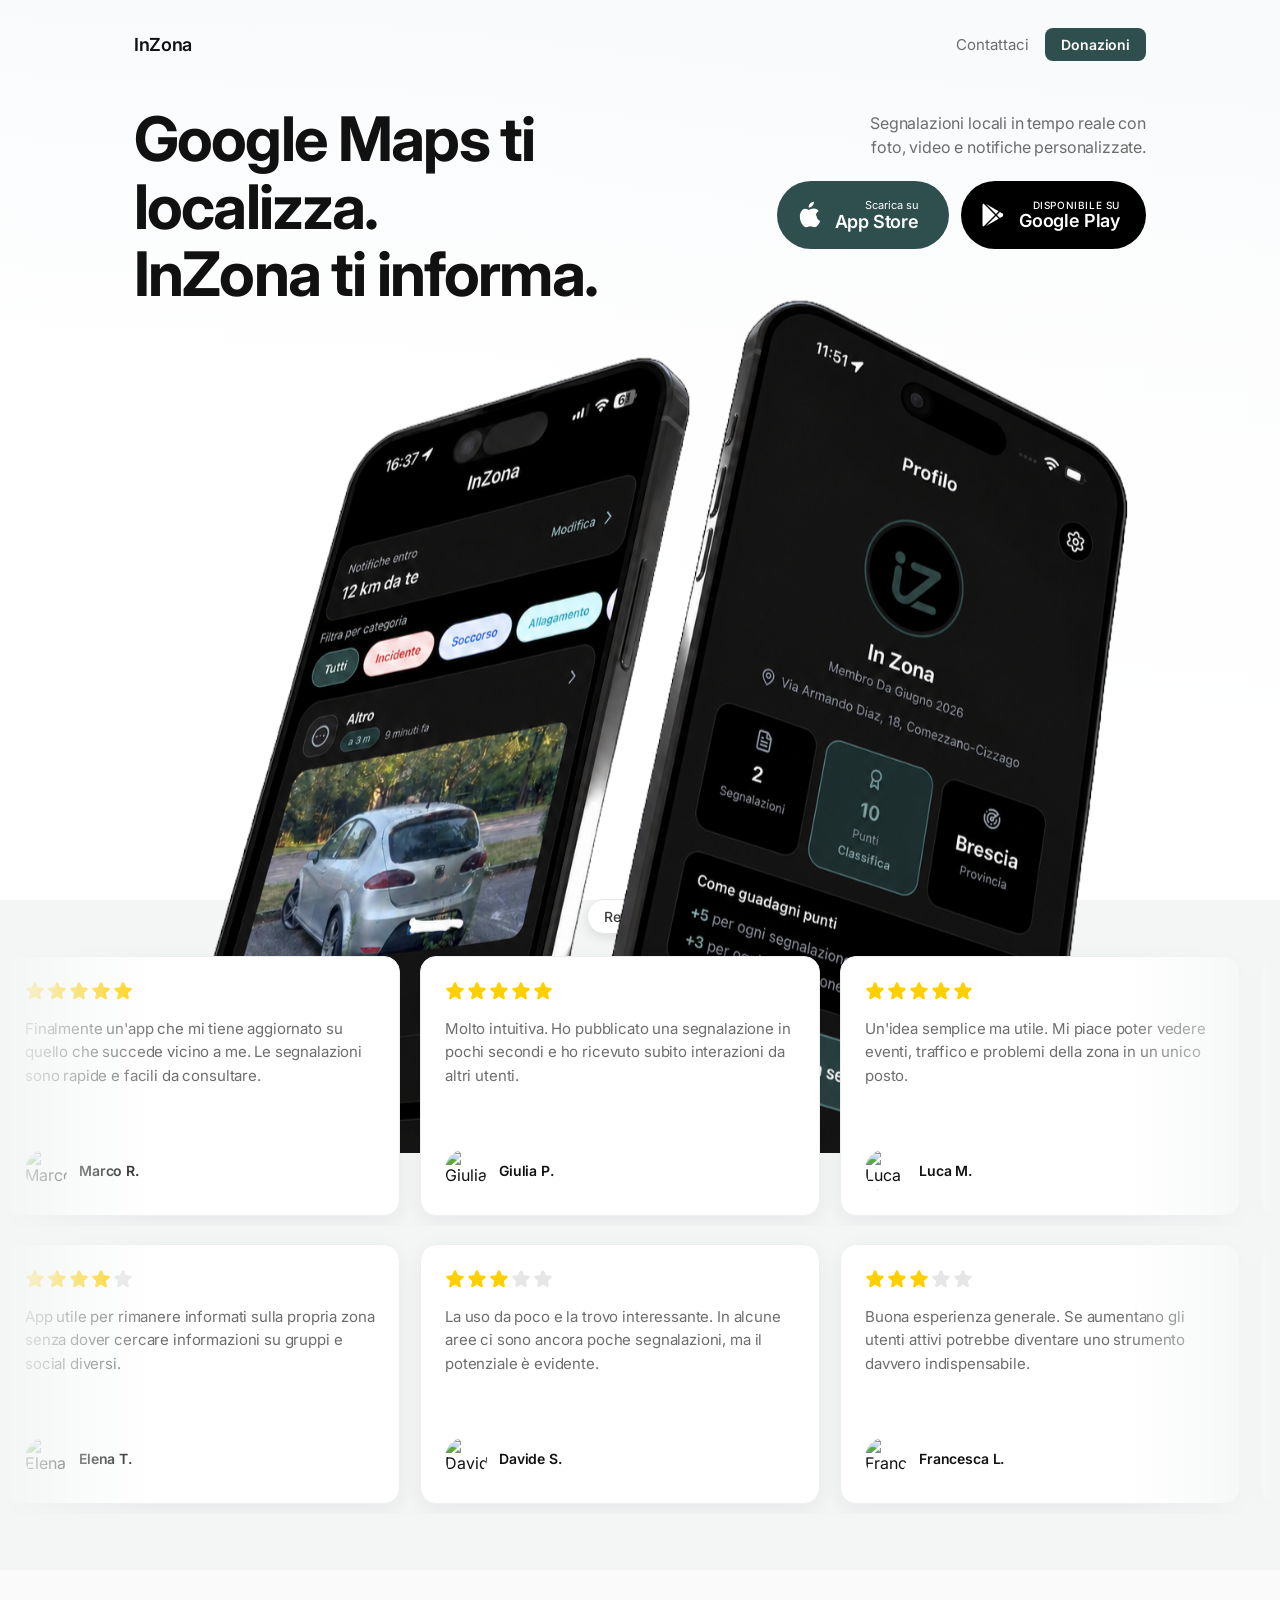
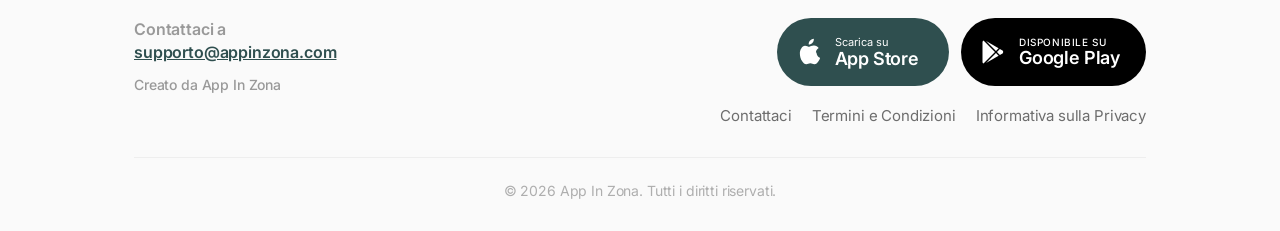
==== commit fedcd82f: "Aggiungi il pulsante Donazioni nel menu di navigazione. Consente di supportare il progetto tramite P" ====
--- a/index.html
+++ b/index.html
@@ -72,6 +72,14 @@
         >
           Contattaci
         </a>
+        <a
+          class="nav-link donate-btn"
+          href="https://www.paypal.com/paypalme/SAVOLDELLIANDREA"
+          target="_blank"
+          rel="noopener"
+        >
+          Donazioni
+        </a>
       </nav>
     </nav>
   </nav>
@@ -97,7 +105,7 @@
             <a
               class="store-btn store-btn--apple"
               data-framer-name="Primary / Touch Device"
-              href="https://apps.apple.com/app/skimap-offline-ski-resorts/id6755932390"
+              href="https://apps.apple.com/it/app/inzona-vicino-a-te/id6765660950"
               target="_blank"
               rel="noopener"
               aria-label="Scarica su App Store"
@@ -114,7 +122,7 @@
             <a
               class="store-btn store-btn--google"
               data-framer-name="Button"
-              href="https://play.google.com/store/apps/details?id=com.thestolenspot.skimap"
+              href="https://play.google.com/store/apps/details?id=com.istant.app"
               target="_blank"
               rel="noopener"
               aria-label="Scaricala su Google Play"
@@ -569,7 +577,7 @@
           <div class="footer-store-badges" data-framer-name="Nav">
             <a
               class="store-btn store-btn--apple"
-              href="https://apps.apple.com/app/skimap-offline-ski-resorts/id6755932390"
+              href="https://apps.apple.com/it/app/inzona-vicino-a-te/id6765660950"
               target="_blank"
               rel="noopener"
               aria-label="Scarica su App Store"
@@ -584,7 +592,7 @@
             </a>
             <a
               class="store-btn store-btn--google"
-              href="https://play.google.com/store/apps/details?id=com.thestolenspot.skimap"
+              href="https://play.google.com/store/apps/details?id=com.istant.app"
               target="_blank"
               rel="noopener"
               aria-label="Scaricala su Google Play"
@@ -669,16 +677,13 @@
       }
 
       function getMaxShift(heroHeight) {
+        if (mobileQuery.matches) {
+          return Math.min(160, Math.round(heroHeight * 0.22));
+        }
         return Math.min(380, Math.round(heroHeight * 0.34));
       }
 
       function updateHeroParallax() {
-        if (mobileQuery.matches) {
-          heroWrap.style.transform = "translate3d(0, 0, 0)";
-          ticking = false;
-          return;
-        }
-
         var scrollY = window.pageYOffset || document.documentElement.scrollTop || 0;
         var rect = heroVisual.getBoundingClientRect();
         var viewportHeight = window.innerHeight;
--- a/style.css
+++ b/style.css
@@ -79,7 +79,7 @@
 .nav-links {
   display: flex;
   align-items: center;
-  gap: 8px;
+  gap: 16px;
 }
 
 .nav-link {
@@ -96,6 +96,23 @@
 .nav-link:hover {
   color: var(--accent);
   text-decoration: underline;
+}
+
+.nav-link.donate-btn {
+  padding: 8px 16px;
+  font-size: 14px;
+  font-weight: 600;
+  letter-spacing: -0.01em;
+  color: #fff;
+  background-color: var(--accent);
+  border-radius: 8px;
+  transition: background-color 0.2s ease;
+}
+
+.nav-link.donate-btn:hover {
+  color: #fff;
+  background-color: #243f3f;
+  text-decoration: none;
 }
 
 .nav-toggle {
@@ -442,11 +459,6 @@
     object-position: center bottom;
   }
 
-  .hero-visual-wrap {
-    transform: none !important;
-    will-change: auto;
-  }
-
   .review-section {
     margin-top: 0;
   }
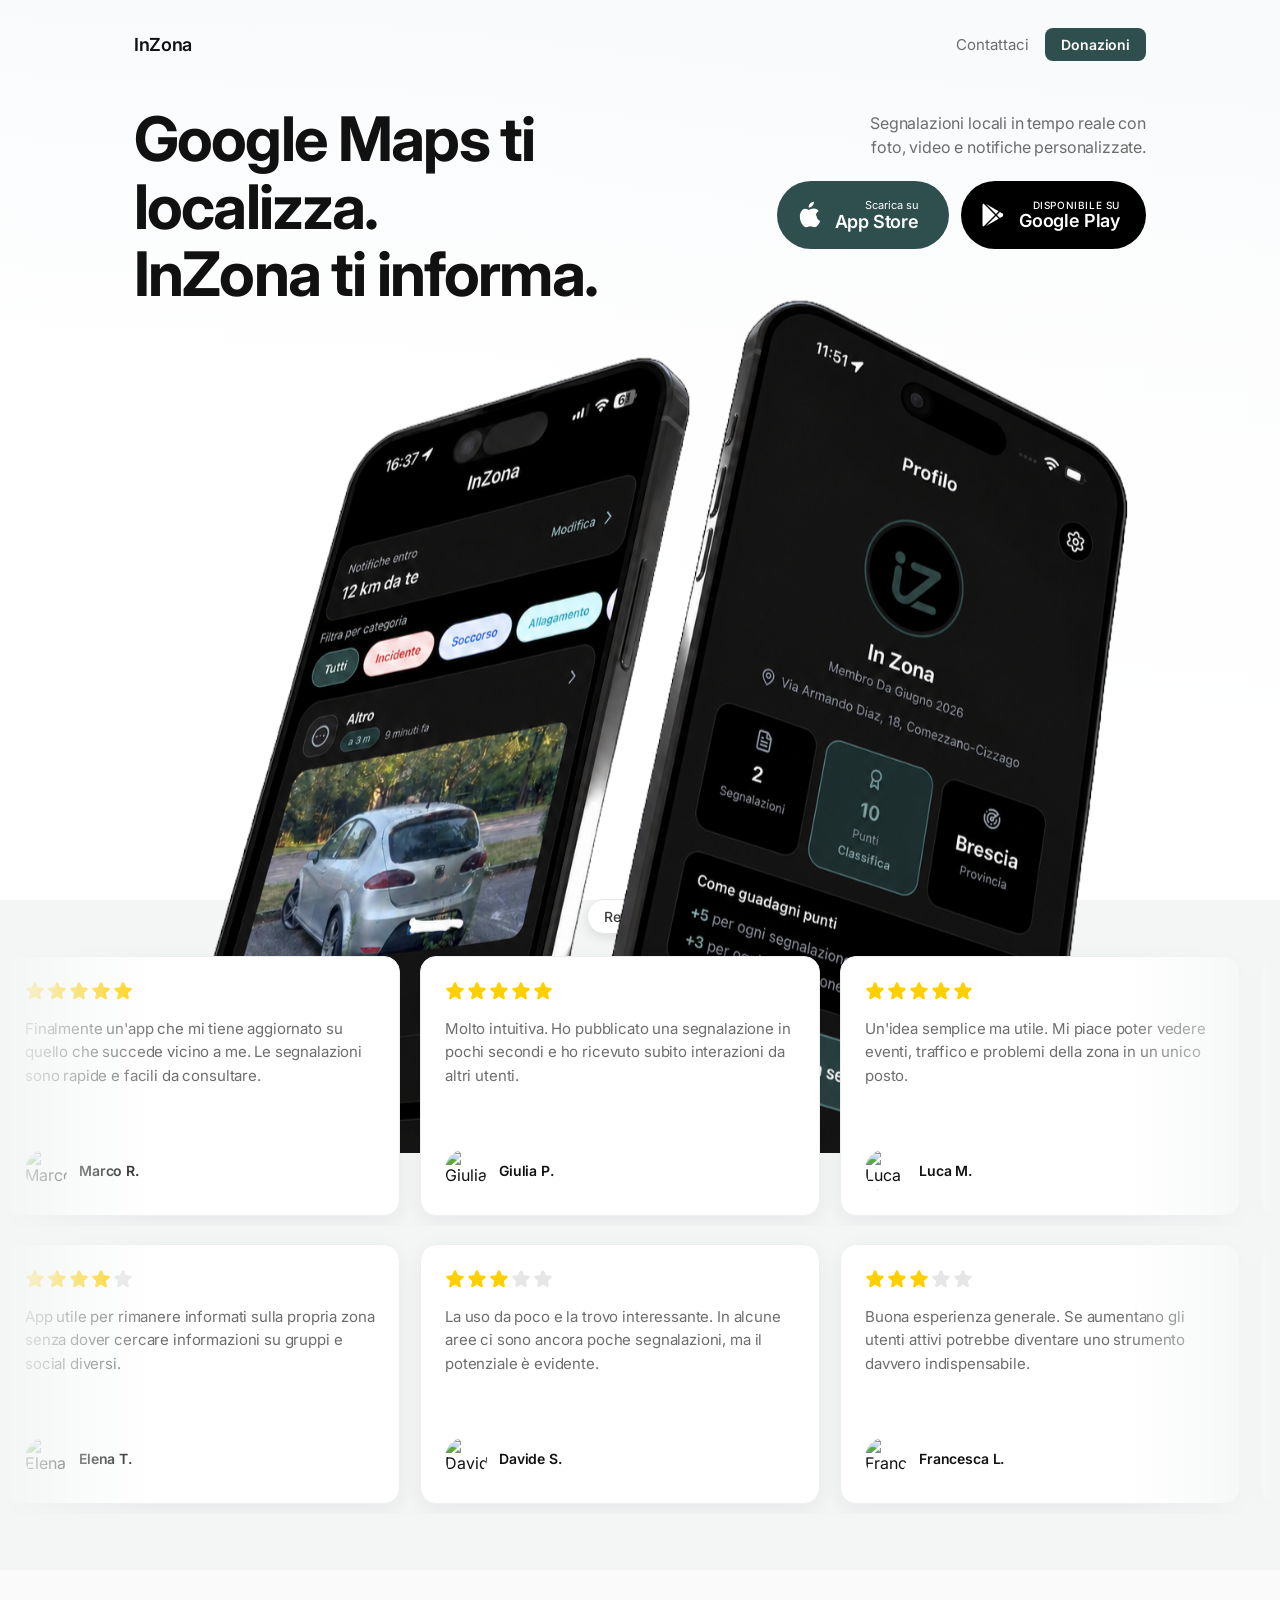
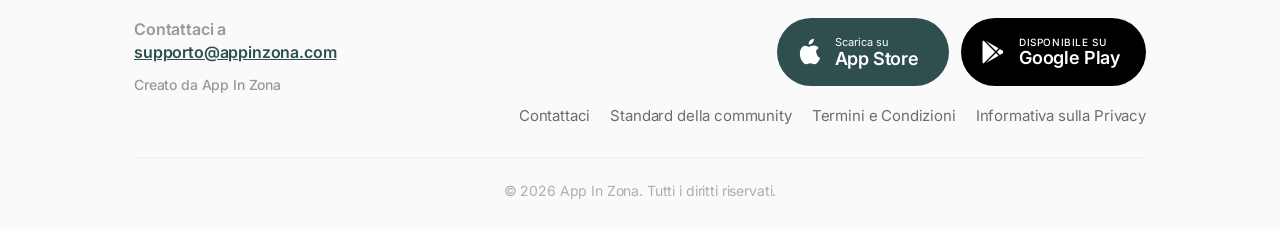
==== commit 232ce405: "Aggiungi la pagina Standard della community per i requisiti Google Play. Include comportamenti vieta" ====
--- a/index.html
+++ b/index.html
@@ -612,6 +612,7 @@
 
           <nav class="footer-links" data-framer-name="Nav">
             <a href="mailto:supporto@appinzona.com" rel="noopener">Contattaci</a>
+            <a href="./standard-della-community.html">Standard della community</a>
             <a href="./termini-e-condizioni.html">Termini e Condizioni</a>
             <a href="./privacy-policy.html">Informativa sulla Privacy</a>
           </nav>
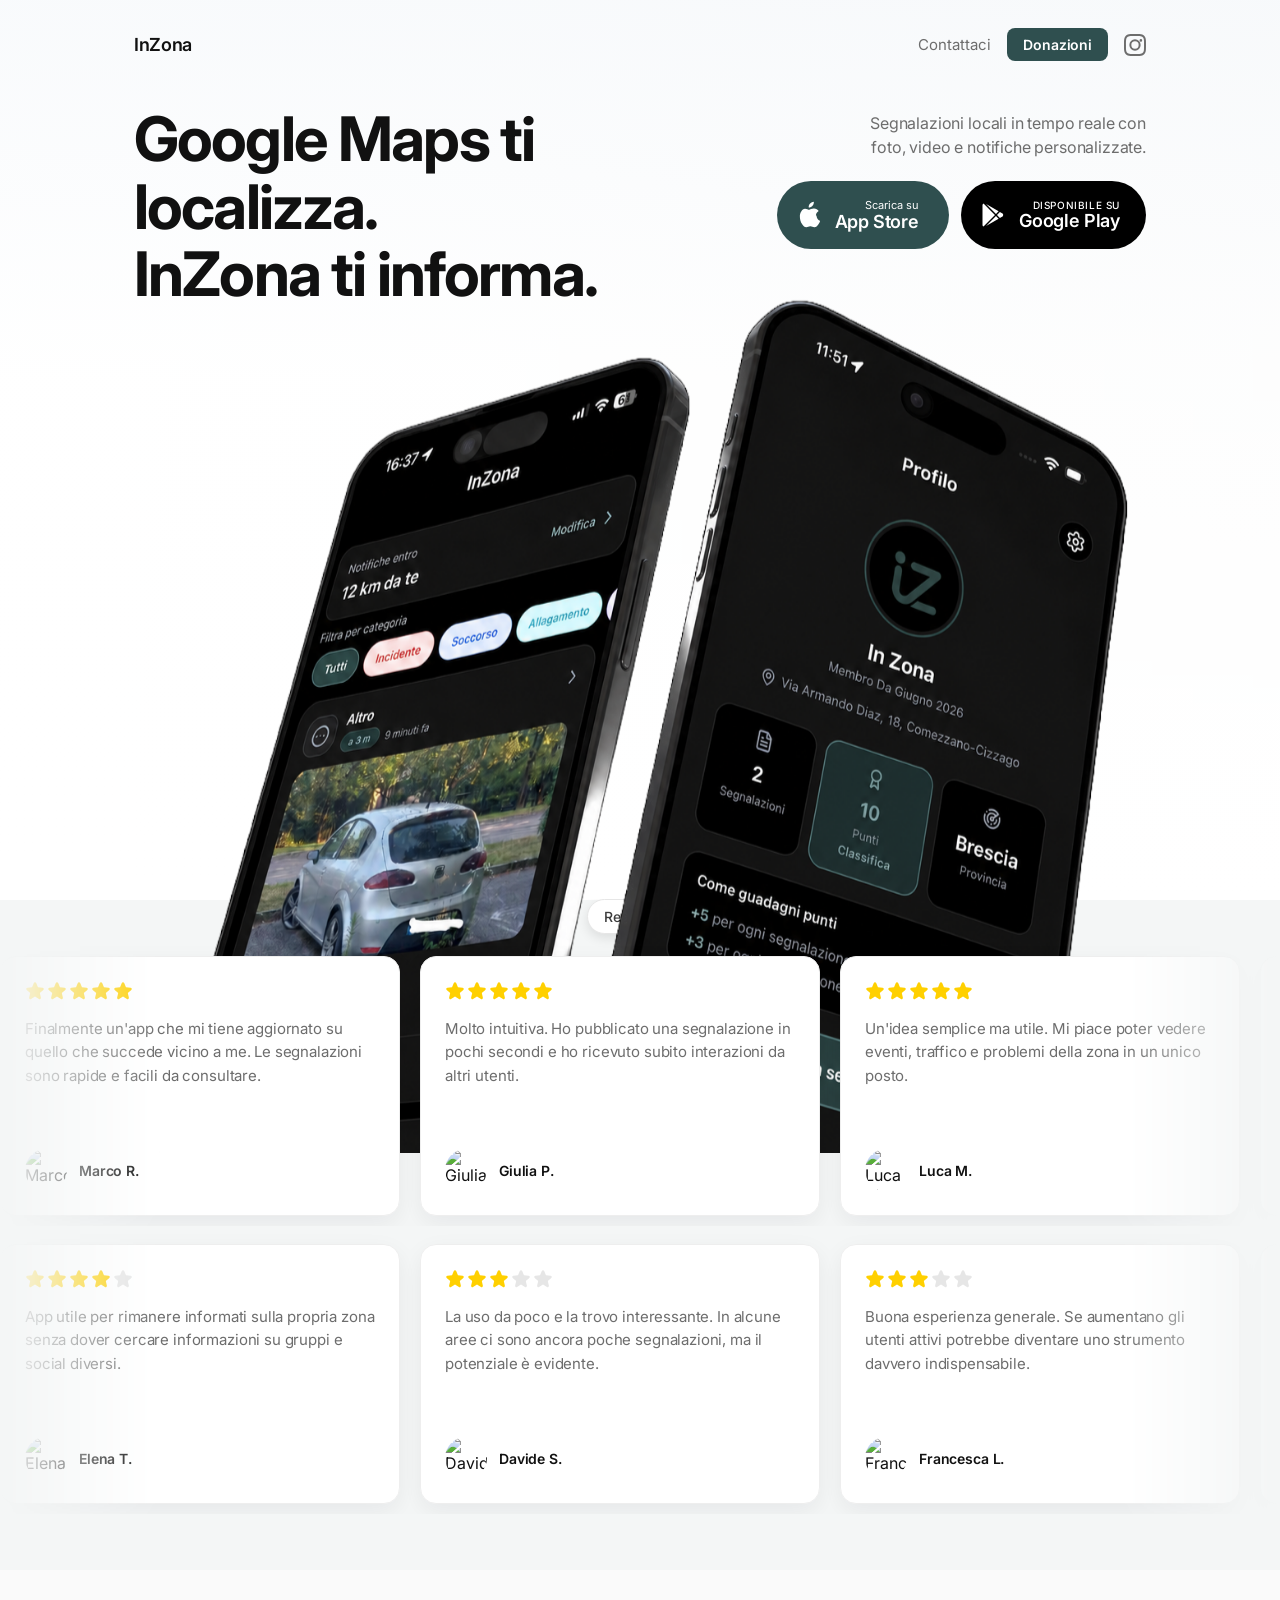
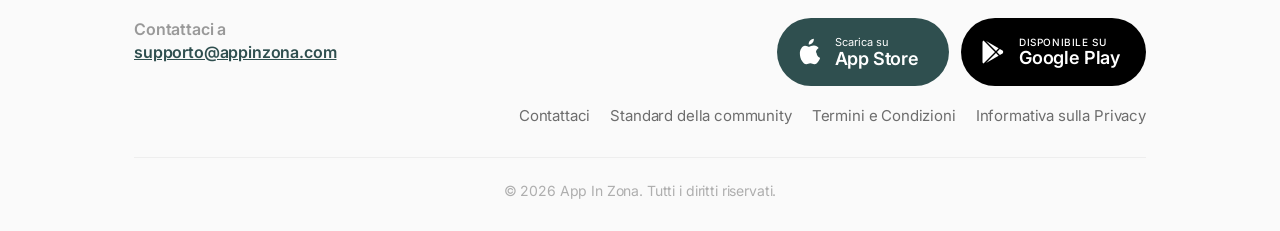
==== commit 8e8fa289: "Aggiungi popup Presto in arrivo per Google Play e icona Instagram nel menu Mostra un popup al click " ====
--- a/index.html
+++ b/index.html
@@ -80,6 +80,18 @@
         >
           Donazioni
         </a>
+        <a
+          class="nav-link nav-social"
+          href="https://www.instagram.com/inzona.app"
+          target="_blank"
+          rel="noopener"
+          aria-label="Seguici su Instagram"
+        >
+          <svg class="nav-social__icon" viewBox="0 0 24 24" width="22" height="22" aria-hidden="true">
+            <path fill="currentColor" d="M12 2.16c3.2 0 3.58.01 4.85.07 1.17.05 1.8.25 2.23.41.56.22.96.48 1.38.9.42.42.68.82.9 1.38.16.42.36 1.06.41 2.23.06 1.27.07 1.65.07 4.85s-.01 3.58-.07 4.85c-.05 1.17-.25 1.8-.41 2.23-.22.56-.48.96-.9 1.38-.42.42-.82.68-1.38.9-.42.16-1.06.36-2.23.41-1.27.06-1.65.07-4.85.07s-3.58-.01-4.85-.07c-1.17-.05-1.8-.25-2.23-.41-.56-.22-.96-.48-1.38-.9-.42-.42-.68-.82-.9-1.38-.16-.42-.36-1.06-.41-2.23-.06-1.27-.07-1.65-.07-4.85s.01-3.58.07-4.85c.05-1.17.25-1.8.41-2.23.22-.56.48-.96.9-1.38.42-.42.82-.68 1.38-.9.42-.16 1.06-.36 2.23-.41 1.27-.06 1.65-.07 4.85-.07M12 0C8.74 0 8.33.01 7.05.07 5.78.13 4.9.33 4.14.63c-.79.31-1.46.72-2.12 1.38C1.36 2.67.95 3.34.63 4.14.33 4.9.13 5.78.07 7.05.01 8.33 0 8.74 0 12s.01 3.67.07 4.95c.06 1.27.26 2.15.56 2.91.31.8.72 1.47 1.38 2.13.66.66 1.33 1.07 2.12 1.38.76.3 1.64.5 2.91.56C8.33 23.99 8.74 24 12 24s3.67-.01 4.95-.07c1.27-.06 2.15-.26 2.91-.56.8-.31 1.47-.72 2.13-1.38.66-.66 1.07-1.33 1.38-2.13.3-.76.5-1.64.56-2.91.06-1.28.07-1.69.07-4.95s-.01-3.67-.07-4.95c-.06-1.27-.26-2.15-.56-2.91-.31-.8-.72-1.47-1.38-2.13-.66-.66-1.33-1.07-2.13-1.38-.76-.3-1.64-.5-2.91-.56C15.67.01 15.26 0 12 0Zm0 5.84A6.16 6.16 0 1 0 18.16 12 6.16 6.16 0 0 0 12 5.84Zm0 10.16A4 4 0 1 1 16 12a4 4 0 0 1-4 4Zm6.41-10.41a1.44 1.44 0 1 0 1.44 1.44 1.44 1.44 0 0 0-1.44-1.44Z"/>
+          </svg>
+          <span class="nav-social__label">Instagram</span>
+        </a>
       </nav>
     </nav>
   </nav>
@@ -122,9 +134,8 @@
             <a
               class="store-btn store-btn--google"
               data-framer-name="Button"
-              href="https://play.google.com/store/apps/details?id=com.istant.app"
-              target="_blank"
-              rel="noopener"
+              href="#"
+              data-coming-soon="true"
               aria-label="Scaricala su Google Play"
             >
               <svg class="store-btn__icon" viewBox="0 0 24 24" aria-hidden="true">
@@ -570,7 +581,6 @@
               <a href="mailto:supporto@appinzona.com" target="_blank" rel="noopener">supporto@appinzona.com</a>
             </h4>
           </div>
-          <p class="footer-credit">Creato da App In Zona</p>
         </div>
 
         <div class="footer-nav-list" data-framer-name="Nav List">
@@ -592,9 +602,8 @@
             </a>
             <a
               class="store-btn store-btn--google"
-              href="https://play.google.com/store/apps/details?id=com.istant.app"
-              target="_blank"
-              rel="noopener"
+              href="#"
+              data-coming-soon="true"
               aria-label="Scaricala su Google Play"
             >
               <svg class="store-btn__icon" viewBox="0 0 24 24" aria-hidden="true">
@@ -626,6 +635,27 @@
   </footer>
   </div>
 
+  <div
+    class="coming-soon-overlay"
+    id="coming-soon-modal"
+    role="dialog"
+    aria-modal="true"
+    aria-labelledby="coming-soon-title"
+    aria-hidden="true"
+  >
+    <div class="coming-soon">
+      <button class="coming-soon__close" type="button" data-close aria-label="Chiudi">&times;</button>
+      <div class="coming-soon__icon" aria-hidden="true">
+        <svg viewBox="0 0 24 24" width="32" height="32">
+          <path fill="currentColor" d="M12 2a10 10 0 1 0 10 10A10 10 0 0 0 12 2Zm0 18a8 8 0 1 1 8-8 8 8 0 0 1-8 8Zm.5-13H11v6l5.25 3.15.75-1.23-4.5-2.67Z"/>
+        </svg>
+      </div>
+      <h3 class="coming-soon__title" id="coming-soon-title">Presto in arrivo</h3>
+      <p class="coming-soon__text">L'app InZona per Android sarà disponibile a breve su Google Play. Resta sintonizzato!</p>
+      <button class="coming-soon__btn" type="button" data-close>Ho capito</button>
+    </div>
+  </div>
+
   <script>
     (function () {
       var nav = document.querySelector(".nav-desktop");
@@ -729,6 +759,50 @@
         mobileQuery.addListener(onViewportChange);
       }
     })();
+
+    (function () {
+      var overlay = document.getElementById("coming-soon-modal");
+      var triggers = document.querySelectorAll('[data-coming-soon]');
+
+      if (!overlay || !triggers.length) return;
+
+      var lastFocused = null;
+
+      function openModal(event) {
+        event.preventDefault();
+        lastFocused = document.activeElement;
+        overlay.classList.add("is-open");
+        overlay.setAttribute("aria-hidden", "false");
+        document.body.classList.add("modal-open");
+        var closeBtn = overlay.querySelector(".coming-soon__close");
+        if (closeBtn) closeBtn.focus();
+      }
+
+      function closeModal() {
+        overlay.classList.remove("is-open");
+        overlay.setAttribute("aria-hidden", "true");
+        document.body.classList.remove("modal-open");
+        if (lastFocused && typeof lastFocused.focus === "function") {
+          lastFocused.focus();
+        }
+      }
+
+      triggers.forEach(function (trigger) {
+        trigger.addEventListener("click", openModal);
+      });
+
+      overlay.addEventListener("click", function (event) {
+        if (event.target === overlay || event.target.hasAttribute("data-close")) {
+          closeModal();
+        }
+      });
+
+      document.addEventListener("keydown", function (event) {
+        if (event.key === "Escape" && overlay.classList.contains("is-open")) {
+          closeModal();
+        }
+      });
+    })();
   </script>
 </body>
 </html>
--- a/style.css
+++ b/style.css
@@ -113,6 +113,26 @@
   color: #fff;
   background-color: #243f3f;
   text-decoration: none;
+}
+
+.nav-link.nav-social {
+  display: inline-flex;
+  align-items: center;
+  justify-content: center;
+  color: var(--text-secondary);
+}
+
+.nav-link.nav-social:hover {
+  color: var(--accent);
+  text-decoration: none;
+}
+
+.nav-social__icon {
+  display: block;
+}
+
+.nav-social__label {
+  display: none;
 }
 
 .nav-toggle {
@@ -219,6 +239,16 @@
     background: rgba(47, 79, 79, 0.08);
     text-decoration: none;
   }
+
+  .nav-link.nav-social {
+    justify-content: flex-start;
+    gap: 10px;
+  }
+
+  .nav-social__label {
+    display: inline;
+    font-size: 16px;
+  }
 }
 
 .hero-container {
@@ -707,3 +737,113 @@
     text-align: left;
   }
 }
+
+body.modal-open {
+  overflow: hidden;
+}
+
+.coming-soon-overlay {
+  position: fixed;
+  inset: 0;
+  z-index: 1000;
+  display: flex;
+  align-items: center;
+  justify-content: center;
+  padding: 24px;
+  background: rgba(17, 17, 17, 0.55);
+  backdrop-filter: blur(4px);
+  opacity: 0;
+  visibility: hidden;
+  transition: opacity 0.25s ease, visibility 0.25s ease;
+}
+
+.coming-soon-overlay.is-open {
+  opacity: 1;
+  visibility: visible;
+}
+
+.coming-soon {
+  position: relative;
+  width: 100%;
+  max-width: 380px;
+  padding: 36px 28px 32px;
+  border-radius: 24px;
+  background: #ffffff;
+  box-shadow: 0 30px 80px rgba(17, 17, 17, 0.25);
+  text-align: center;
+  transform: translateY(16px) scale(0.97);
+  transition: transform 0.25s ease;
+}
+
+.coming-soon-overlay.is-open .coming-soon {
+  transform: translateY(0) scale(1);
+}
+
+.coming-soon__close {
+  position: absolute;
+  top: 14px;
+  right: 16px;
+  width: 36px;
+  height: 36px;
+  display: flex;
+  align-items: center;
+  justify-content: center;
+  border: none;
+  border-radius: 50%;
+  background: transparent;
+  color: var(--text-muted);
+  font-size: 26px;
+  line-height: 1;
+  cursor: pointer;
+  transition: background 0.2s ease, color 0.2s ease;
+}
+
+.coming-soon__close:hover {
+  background: #f1f3f3;
+  color: var(--text-primary);
+}
+
+.coming-soon__icon {
+  display: inline-flex;
+  align-items: center;
+  justify-content: center;
+  width: 64px;
+  height: 64px;
+  margin: 0 auto 18px;
+  border-radius: 50%;
+  background: rgba(47, 79, 79, 0.1);
+  color: var(--accent);
+}
+
+.coming-soon__title {
+  margin: 0 0 10px;
+  font-size: 24px;
+  font-weight: 700;
+  color: var(--text-primary);
+}
+
+.coming-soon__text {
+  margin: 0 0 24px;
+  font-size: 15px;
+  line-height: 1.5;
+  color: var(--text-secondary);
+}
+
+.coming-soon__btn {
+  display: inline-flex;
+  align-items: center;
+  justify-content: center;
+  padding: 12px 28px;
+  border: none;
+  border-radius: 999px;
+  background: var(--accent);
+  color: #fff;
+  font-size: 15px;
+  font-weight: 600;
+  cursor: pointer;
+  transition: background 0.2s ease;
+}
+
+.coming-soon__btn:hover {
+  background: #243f3f;
+}
